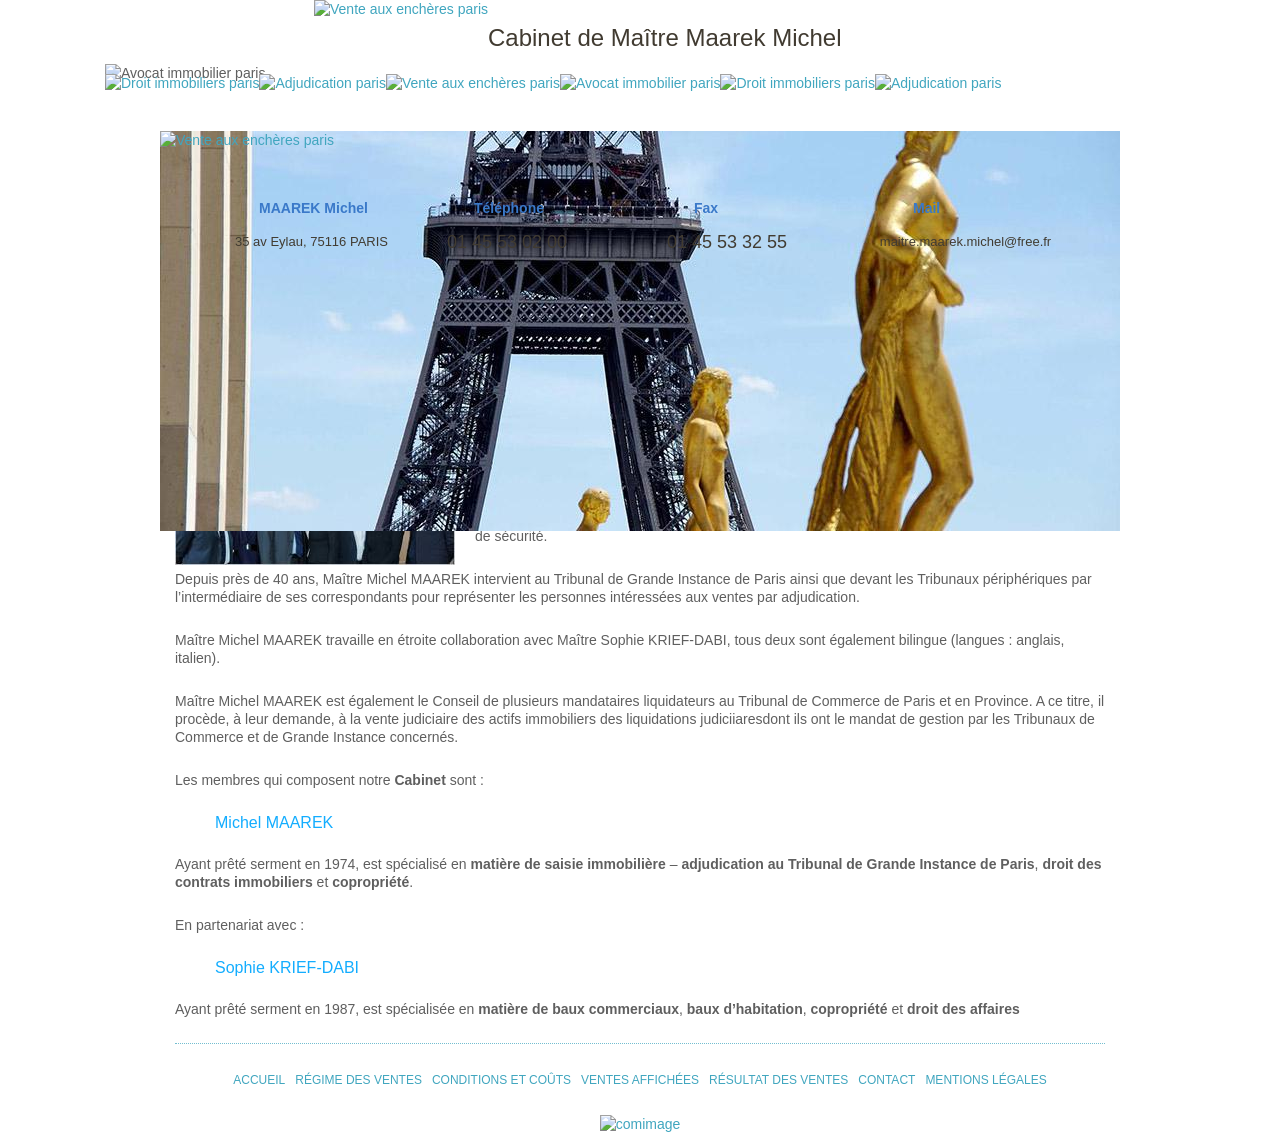
==== index.html @ 36446833 "Refonte totale du site - Version Moderne" ====
<!DOCTYPE html>
    <html lang="fr">
    
<!-- Mirrored from www.maarek-avocat-paris.com/ by HTTrack Website Copier/3.x [XR&CO'2014], Fri, 23 Oct 2020 16:45:52 GMT -->
<!-- Added by HTTrack --><meta http-equiv="content-type" content="text/html;charset=UTF-8" /><!-- /Added by HTTrack -->
<head>
    	<meta charset="utf-8">
        <title>Le cabinet | Adjudication paris</title>
                <meta name="viewport" content="width=device-width; initial-scale=1.0; maximum-scale=1.0;" /> 
        <meta name="description" content="MAAREK Michel est sp&eacute;cialis&eacute;e en mati&egrave;re de baux commerciaux, baux d&rsquo;habitation, copropri&eacute;t&eacute; et droit des affaires (Avocat immobilier - Paris)." />
        <meta name="keywords" content="Avocat immobilier paris, Vente aux ench&egrave;res paris, Droit immobiliers paris" />
        <meta property="og:title" content="Le cabinet" />
        <meta property="og:type" content="website"/>
        <meta property="og:url" content="index.html"/>
        <meta property="og:image" content="images/320.jpg" />
        <link rel="apple-touch-icon" href="images/apple-touch-icon.jpg" />
        <link rel="alternate" type="application/rss+xml" title="RSS 2.0" href="flux.xml" />
        <!--[if lt IE 9]>
        <script src="http://html5shiv.googlecode.com/svn/trunk/html5.js"></script>
        <![endif]-->

        <!--[if lte IE 7]>
        <link rel="stylesheet" href="https://www.maarek-avocat-paris.com/css/style_ie.css" />
        <![endif]-->
                
<link href="../ajax.googleapis.com/ajax/libs/jqueryui/1.11.4/themes/smoothness/jquery-ui.css" rel="stylesheet">
<link rel="stylesheet" href="css/respmenu.css" type="text/css" />
<link rel="stylesheet" type="text/css" href="css/jquery.fancybox8cbb.css?v=2.1.5" media="screen" />
<link rel="stylesheet" type="text/css" href="css/nivo-slider.css" media="screen" />
<link rel="stylesheet" href="css/styles.css" type="text/css" />
        <style>
			#smartnav #menu-button, #smartnav > ul > li > a, #smartnav ul ul li a{ color:#fff;}
			#smartnav #menu-button::before{ border-top: 2px solid #fff; border-bottom: 2px solid #fff;}
			#smartnav #menu-button::after, #smartnav .submenu-button::before, #smartnav .submenu-button::after{ background:#fff;}
			#smartnav > ul > li:hover > a, #smartnav > ul > li.active > a, #smartnav ul ul li:hover > a, #smartnav ul ul li a:hover{ color:#F5CDB0;}
			#smartnav{ background:#FF5722;}
		</style>
        		<script>
		  (function(i,s,o,g,r,a,m){i['GoogleAnalyticsObject']=r;i[r]=i[r]||function(){
		  (i[r].q=i[r].q||[]).push(arguments)},i[r].l=1*new Date();a=s.createElement(o),
		  m=s.getElementsByTagName(o)[0];a.async=1;a.src=g;m.parentNode.insertBefore(a,m)
		  })(window,document,'script','../www.google-analytics.com/analytics.js','ga');
		
		  ga('create', 'UA-92766869-6', 'auto');
		  ga('send', 'pageview');
		
		</script>
		    </head>
    <body>
    <div id="page-main" class="page-1">
    <div id="bg-top">
		<div id="general">
			<div id="top">
				<header>
					
<div id="header">
	<div id="top">
		<div id="top-haut">
			<div id="logo">
				<a href="index.html" title="Vente aux enchères paris"><img src="images/logo.png" alt="Vente aux enchères paris" /></a>			</div>
			<div class="logo-txt"><p>Cabinet de Ma&icirc;tre Maarek Michel</p></div>
		</div><!-- #top-haut -->
		<div id="top-bordure">
			<img src="images/top_bordure.png" width="1070" height="6" alt="Avocat immobilier paris"><br/>
		</div>
		 <div class="clear"></div>
		<div id="menu">
			<ul>
				<li><a href="index.html" title="Droit immobiliers paris"><img src="images/menu_1.png" width="148" height="112" alt="Droit immobiliers paris"><br/></a></li>
				<li><a href="regime-des-ventes-10.html" title="Adjudication paris"><img src="images/menu_2.png" width="185" height="112" alt="Adjudication paris"><br/></a></li>
				<li><a href="conditions-couts-11.html" title="Vente aux enchères paris"><img src="images/menu_3.png" width="205" height="112" alt="Vente aux enchères paris"><br/></a></li>
				<li><a href="ventes-affichees-12.html" title="Avocat immobilier paris"><img src="images/menu_4.png" width="185" height="112" alt="Avocat immobilier paris"><br/></a></li>
				<li><a href="resultat-des-ventes-13.html" title="Droit immobiliers paris"><img src="images/menu_5.png" width="205" height="112" alt="Droit immobiliers paris"><br/></a></li>
				<li><a href="contact-3.html" title="Adjudication paris"><img src="images/menu_6.png" width="142" height="112" alt="Adjudication paris"><br/></a></li>
			</ul>
		</div>
	</div><div class="clear"></div>
	<div id="envelop-flash">
		<div id="logo_maarek">
			<a href="index.html" title="Vente aux enchères paris"><img src="images/logo_maarek.png" width="211" height="270" alt="Vente aux enchères paris"><br></a>
		</div>
		<div id="flash">
			<div id="slider-inner-1">
<div class="slider-wrapper theme-default">
<div id="slider" class="nivoSlider">
<img src="images/m/flash1_1486009642.jpg" width="960" height="400" alt="Realisations"/>
<img src="images/m/flash2_1486009657.jpg" width="960" height="400" alt="Realisations"/>
<img src="images/m/flash3_1486009664.jpg" width="960" height="400" alt="Realisations"/>
</div>
</div>
</div>		</div>
		  <div id="coord">
			<div class="adresse">
			<h2 class="coord-ttl">MAAREK Michel</h2>
				<span class="coord-ttl1">
					35 av Eylau, 75116 PARIS				</span>
			</div><!-- .adresse -->
			<div class="tel">
				<h2 class="coord-ttl">T&eacute;l&eacute;phone</h2>
				<span class="coord-ttl2">
					<a href="tel:0145530200">01 45 53 02 00</a>				</span>
			</div><!-- .tel -->
			<div class="fax">
				<h2 class="coord-ttl">Fax</h2>
				<span class="coord-ttl2">
					01 45 53 32 55				</span>
			</div><!-- .fax -->
			<div class="mail">
				<h2 class="coord-ttl">Mail</h2>
				<span class="coord-ttl1">
					<a href="contact-3.html">maitre.maarek.michel@free.fr</a><br>				</span>
			</div><!-- .mail -->
		</div><!-- #coord -->
		<div class="clear"></div>
	</div><!-- #envelop-flash -->
</div><!-- #header-->				</header>
			</div><!-- #top -->
			<div id="contenu">    		
				<div class="ttl">
					<div class="ttl-left">
						<span>CABINET DE MICHEL MAAREK</span>
					</div>
					<div class="ttl-center">|</div>
					<div class="ttl-right">
						<h1>Le cabinet</h1>
					</div>
				</div><!-- .ttl -->
				<div id="contenu-intern">
					<div class="img-left">
						<ul><li><a href="images/m/img_bas_14860148680_g.jpg" title="Avocat immobilier paris" class="fancybox" data-fancybox-group="groupe"><img src="images/m/img_bas_14860148680_thumbs.jpg" alt="Avocat immobilier paris" width="280" height="100"></a></li><li><a href="images/m/img_haut_14860148681_g.jpg" title="Avocat immobilier paris" class="fancybox" data-fancybox-group="groupe"><img src="images/m/img_haut_14860148681_thumbs.jpg" alt="Avocat immobilier paris" width="280" height="100"></a></li></ul>					</div>
					<div class="contenu-txt">
						<div class="container-page-1 "><p>Avocat à Paris, Maître Michel MAAREK intervient tant en matière de conseil que de contentieux, principalement en Droit des garanties, des sûretés et des mesures d'exécution.</p>
<p>Le champ d'exercice de Maître Michel MAAREK s'étend des prestations de conseil, comme les consultations juridiques, aux mandats de représentation lors d'une procédure, en passant par la prise en charge des démarches et formalités afférentes à chaque dossier.</p>
<p>En confiant un dossier à Maître Michel MAAREK, vous bénéficiez d'une confidentialité totale dans le traitement de votre dossier et des garanties qu'offre la profession d'avocat en matière d'expertise et de sécurité.</p>
<p>Depuis près de 40 ans, Maître Michel MAAREK intervient au Tribunal de Grande Instance de Paris ainsi que devant les Tribunaux périphériques par l’intermédiaire de ses correspondants pour représenter les personnes intéressées aux ventes par adjudication.</p>
<p>Maître Michel MAAREK travaille en étroite collaboration avec Maître Sophie KRIEF-DABI, tous deux sont également bilingue (langues : anglais, italien).</p>
<p>Maître Michel MAAREK est également le Conseil de plusieurs mandataires liquidateurs au Tribunal de Commerce de Paris et en Province. A ce titre, il procède, à leur demande, à la vente judiciaire des actifs immobiliers des liquidations judiciiaresdont ils ont le mandat de gestion par les Tribunaux de Commerce et de Grande Instance concernés.</p>
<p>Les membres qui composent notre <strong>Cabinet</strong> sont :</p>
<ul>
<li>Michel MAAREK</li>
</ul>
<p>Ayant prêté serment en 1974, est spécialisé en <strong>matière de saisie immobilière</strong> – <strong>adjudication au Tribunal de Grande Instance de Paris</strong>, <strong>droit des contrats immobiliers</strong> et <strong>copropriété</strong>.</p>
<p>En partenariat avec :</p>
<ul>
<li>Sophie KRIEF-DABI</li>
</ul>
<p>Ayant prêté serment en 1987, est spécialisée en <strong>matière de baux commerciaux</strong>, <strong>baux d’habitation</strong>, <strong>copropriété</strong> et <strong>droit des affaires</strong></p></div>
					</div>
					<div class="clear"></div>
					<div class="txt-bas">
											</div>            	
				</div><!-- #contenu-intern -->            
			</div><!--contenu-->
			<div id="footer">
				<footer>
					<div id="footer-l">
	
<ul>
<li class="bnav-01"><a href="index.html" title="accueil">accueil</a></li>
<li class="bnav-02"><a href="regime-des-ventes-10.html" title="r&eacute;gime des ventes">r&eacute;gime des ventes</a></li>
<li class="bnav-03"><a href="conditions-couts-11.html" title="conditions et co&ucirc;ts">conditions et co&ucirc;ts</a></li>
<li class="bnav-04"><a href="ventes-affichees-12.html" title="ventes affich&eacute;es">ventes affich&eacute;es</a></li>
<li class="bnav-05"><a href="resultat-des-ventes-13.html" title="r&eacute;sultat des ventes">r&eacute;sultat des ventes</a></li>
<li class="bnav-06"><a href="contact-3.html" title="contact">contact</a></li>
<li class="bnav-07"><a href="mentions-legales-7.html" title="mentions l&eacute;gales">mentions l&eacute;gales</a></li>
</ul>
	<div class="clear"></div>
</div>
<div id="footer-r">
	<a href="http://comimageconseil.com/" title="comimage" target="_blank" rel="nofollow"><img src="images/logo_com.png" width="76" height="64" alt="comimage"><br></a>
</div>
<div class="clear"></div>

				</footer>
			</div><!-- #footer -->
		</div><!-- #general -->
	</div><!-- #bg-top -->
</div>

<script src="../ajax.googleapis.com/ajax/libs/jquery/1.11.3/jquery.min.js"></script>
<script src="../ajax.googleapis.com/ajax/libs/jqueryui/1.11.4/jquery-ui.min.js"></script>

<script type="text/javascript" src="js/jquery.fancybox.pack8cbb.js?v=2.1.5"></script>
<script type="text/javascript" src="js/jquery.nivo.slider.min.js"></script>
<script type="text/javascript" src="js/jquery.respmenu.min.js"></script>
<script type="text/javascript" src="js/controls.min.js"></script>
	<script>
        $(function() {
            $(".fancybox").fancybox();
			$('#nav, #smartnav').find('li ul').parent().addClass('has-sub');

        });
    </script>
	<script type="text/javascript">
		 $(window).load(function() {
			$('#slider').nivoSlider({
				effect: 'sliceDown',
				animSpeed: 500,
				pauseTime: 3000,
				controlNav: false,
				controlNavThumbs: false,
				directionNav: false			});
		});
	</script>
	
		
		</body>

<!-- Mirrored from www.maarek-avocat-paris.com/ by HTTrack Website Copier/3.x [XR&CO'2014], Fri, 23 Oct 2020 16:46:01 GMT -->
</html>
---- css/styles.css ----
.center{ text-align:center;}
#smartnav{ display:none;}

/*CONTACT*/
.form-group{ margin:0 0 10px 0;}
.form-group label, .form-group input.form-input, textarea.form-textarea{ width:99%; display:block; margin:0 auto;}
input[type="text"],textarea,select{ padding:8px 5px; margin:8px 0; display:inline-block; border:1px solid #ccc; border-radius:4px; -webkit-box-sizing:border-box; -moz-box-sizing:border-box; box-sizing:border-box;}
.btn-form{ margin:10px 0 0 0;}
.btn-submit-1, .btn-submit-2{  background:#474344; border-color: #0073aa; -webkit-box-shadow: inset 0 1px 0 rgba(120,200,230,.5),0 1px 0 rgba(0,0,0,.15); box-shadow: inset 0 1px 0 rgba(120,200,230,.5),0 1px 0 rgba(0,0,0,.15); color: #fff; text-decoration: none; width:200px; padding: 10px 16px; font-size: 15px; border:1px; border-radius:2px; -webkit-border-radius:2px; -moz-border-radius:2px; margin:10px 0 0 0; cursor:pointer; text-transform:capitalize;}
/*PLAN D'ACCES*/
.map-google{ width:98%; margin:0 auto;}
.map-google iframe{ margin:0; padding:0; border:none; width:100%; height:400px;}
@media screen and (max-width: 767px){
	#smartnav{ display:block;}
	#nav{ display:none;}
	}

/* CSS Document */

@font-face {
 font-family: 'HelveticaNeueLTPro-ThEx';
 src: url('HelveticaNeueLTPro-ThEx.eot') format('eot'), 
      url('HelveticaNeueLTPro-ThEx.woff') format('woff'), 
      url('HelveticaNeueLTPro-ThEx.ttf')  format('truetype'),
      url('HelveticaNeueLTPro-ThEx.svg#HelveticaNeueLTPro-ThEx') format('svg');
}
@font-face {
 font-family: '308898926-Helvetica-Neue-LT-Com-33-Thin-Extended';
 src: url('308898926-Helvetica-Neue-LT-Com-33-Thin-Extended.eot') format('eot'), 
      url('308898926-Helvetica-Neue-LT-Com-33-Thin-Extended.woff') format('woff'), 
      url('308898926-Helvetica-Neue-LT-Com-33-Thin-Extended.ttf')  format('truetype'),
      url('308898926-Helvetica-Neue-LT-Com-33-Thin-Extended.svg#308898926-Helvetica-Neue-LT-Com-33-Thin-Extended') format('svg');
}
@font-face {
 font-family: '218780518-Days';
 src: url('218780518-Days.eot') format('eot'), 
      url('218780518-Days.woff') format('woff'), 
      url('218780518-Days.ttf')  format('truetype'),
      url('218780518-Days.svg#218780518-Days') format('svg');
}
@font-face {
  font-family: 'Aparajita';
  src: url('Aparajitad41d.eot?#iefix') format('embedded-opentype'),  url('Aparajita.woff') format('woff'), url('Aparajita.ttf')  format('truetype'), url('Aparajita.svg#Aparajita') format('svg');
  font-weight: normal;
  font-style: normal;
}

@font-face {
  font-family: 'wicon';
  src: url('wicond41d.html?#iefix') format('embedded-opentype'),  url('wicon.html') format('woff'), url('wicon-2.html')  format('truetype'), url('wicon-3.html#wicon') format('svg');
  font-weight: normal;
  font-style: normal;
}

body{ margin:0; padding:0; width:100%; background:url(../images/bg_body.png) repeat;}
.clear{ clear:both;}
div, td{ margin:0; padding:0; font-family: Arial, Helvetica, sans-serif; font-size:14px; color:#5f5f5f; line-height:18px;}
img{ border:none;}
a{ text-decoration:none ; color:#40a6bf;-moz-transition: all 0.5s ease-in-out;
    -webkit-transition: all 0.5s ease-in-out;
    -o-transition: all 0.5s ease-in-out;
    -ms-transition: all 0.5s ease-in-out;
    transition: all 0.5s ease-in-out;
}
a:hover { color:#748f98;}
h1, h2, h3, h4, h5, h6{ margin:0; padding:0;}
p{margin:25px 0;}

#bg-top{ background:url(../images/bg-top.png) repeat; height:100px; margin:0 auto; width:100%;}
#general{ width:1070px; margin:0 auto;}
#header{}
#top{ position: relative;z-index: 999;}
#top-haut{ height:64px;}
#top-bordure{ height:10px;}
#logo{ float:left; margin-left:209px;}
.logo-txt{ float:left; height:64px;}
.logo-txt p{ font-family:'218780518-Days',Arial, Helvetica, sans-serif; font-size:24px; color:#413b31; line-height:25px;}
#menu{ background:url(../images/bg_menu.png) no-repeat; height:58px;}
#menu ul { margin: 0 auto; padding: 0; list-style-type: none; }
#menu ul li { position: relative; list-style: none; height: 56px; overflow: hidden; float: left; }
#menu ul li a { display: block;}
#menu ul li a:hover { position: relative; top: -56px; }
#envelop-flash{ background:url(../images/bg_flash.png) repeat-x;width:960px; margin:0 auto;top: -1px; position:relative;}
#logo_maarek{position:relative; z-index:100;}
#flash{position:absolute;width:960px;top:0; z-index:0;}
.nivoSlider { height: 400px !important;}
#coord{ position:relative; z-index:100; margin: 34px 0 10px 0; height:81px;padding-left:44px;}
.adresse{ float:left; background:url(../images/adresse.png) no-repeat; height:81px;width: 215px;}
.tel{ float:left;background:url(../images/tel.png) no-repeat; height:81px;width: 220px;}
.tel a, span.coord-ttl1 a { color:#413b31;}
.fax{ float:left;background:url(../images/fax.png) no-repeat; height:81px;width: 219px;}
.mail{ float:left;background:url(../images/mail.png) no-repeat; height:81px;width: 215px;}
.ttl{ background:url(../images/fond-ttl.png) no-repeat; height:60px;}
#contenu{ width:960px; margin:0 auto;background: #fff; position:relative; z-index:100;}
.ttl{ background:url(../images/fond-ttl.png) no-repeat; height:60px;}
.ttl span{ font-family:'HelveticaNeueLTPro-ThEx',Arial, Helvetica, sans-serif; font-size:18px; color:#dcf5fb; line-height: 41px;padding-left: 32px;}
.ttl h1{ font-family:'HelveticaNeueLTPro-ThEx',Arial, Helvetica, sans-serif; font-size:24px; color:#40a6bf; line-height: 36px;}
.ttl-left{ float:left;}
.ttl-center{ float:left; width:30px; margin-left:22px;color:#dcf5fb;line-height: 36px;}
.ttl-right{ float:left;}
.nivoSlider {position: relative;width: 100%;height: 270px;overflow: hidden;z-index: 1;}
.coord-ttl{ font-family:'308898926-Helvetica-Neue-LT-Com-33-Thin-Extended',Arial, Helvetica, sans-serif; font-size:14px; color:#3a79c9; line-height:16px;line-height: 50px;text-indent: 55px;}
.coord-ttl1{ font-family:Arial, Helvetica, sans-serif; font-size:13px; color:#413b31; display:block; text-align:center;}
.coord-ttl2{ font-family:'218780518-Days',Arial, Helvetica, sans-serif; font-size:18px; color:#413b31;margin-left: 28px;}
#contenu-intern{background:#fff; margin:0 15px; padding-top: 15px; border-top:dotted 1px #73bed0;}
#contenu-intern ul li ul { padding-top:15px; padding-bottom: 15px; }
#contenu-intern ul li ul li { line-height: 25px; list-style: none;}
#contenu-intern p:first-child { padding: 0; margin: 0;}
.img-left{ float:left; padding:0 20px 0 0;}
.img-left ul { margin: 0; padding: 0;}
.img-left li { list-style: none;}
.img-left li:first-child { padding-bottom: 10px;}
.contenu-txt ul { margin: 0; padding: 0;}
.contenu-txt ul li { font-family:Arial, Helvetica, sans-serif; font-size:16px; color:#13adff; line-height:18px; background:url(../images/puce.png) 0 0 no-repeat; height:16px; padding-left:40px; list-style: none;}
.contenu-txt p:first-child { padding: 0; margin: 0;}
.txt-bas{ float:none;border-bottom:dotted 1px #73bed0;}
#footer{ width:960px;margin:0 auto; background:#fff;}
#footer-l{ padding:0 15px; text-align:center; line-height: 70px; letter-spacing: -.64em;}
#footer-l ul { margin: 0; padding: 0;}
#footer-l li { list-style: none; display: inline-block; letter-spacing: normal; background: url(../images/bg_tret_foot.jpg) center right no-repeat;}
#footer-l li:last-child { background: none;}
#footer-l a{font-family:'308898926-Helvetica-Neue-LT-Com-33-Thin-Extended',Arial, Helvetica, sans-serif; padding: 0 5px; display: block; font-size:12px; color:#40a6bf; text-transform:uppercase;}
#footer-l a:hover{ color:#474344;}
#footer-r{ text-align:center;}

.photo-vente { width:115px; float:left; padding-top:4px;}
.titre-vente h2 { color:#40a6bf; margin:0; padding:0;}
.titre-vente p { margin:0; padding:0;}
.desc-vente p { margin:0; padding:0; text-align:justify;}
.suite { text-align:right;}
.titre-vente, .desc-vente, .suite { float:left; width:500px;}
.titre-vente h2 { font-size:16px;}
.vente { border-top:1px dotted #73bed0; padding:20px 0;}
.time { color:#d1cfcf; line-height:20px; font-size:11px;}
.time span { font-weight:bold; color:#bebcbc;}

#plage{ background:#4D494A; width:650px; margin:0 auto; padding:15px; border-radius:5px; font-family: 'Aparajita', Arial, sans-serif;}
#plage p{ font-family: Arial, sans-serif; font-size:12px; line-height:20px; color:#fff;}
#plage h2{ background: #41A5BF; margin: 0; padding: 10px 0; text-align: center; border-radius:5px; font-size: 20px;}
#plage h2, #plage h3, #plage h4, #plage h5{ font-family: 'Aparajita', Arial, sans-serif; color: #fff; font-weight: normal;}
#plage h3{ padding:10px 0; font-size:25px; line-height: 25px;}
#plage h4{ font-size:18px; text-decoration:underline; margin-top:15px;}
#plage p a{ color:#41A5BF; text-decoration: none;}
#plage span { text-decoration:underline; font-weight:bold;}
.place1, .place2, .place3 { text-align:center;}
.place1 ul li, .place2 ul li {font-size: 12px;}
#plage ul li, .place1 ul li, .place2 ul li { font-family: Arial, sans-serif; list-style:none; color: #fff;}
#plage ul li { font-size: 13px;}
.place2 { margin-top:20px;}
.place1 { color: #fff; padding-bottom:20px;}
.cahier, .cahier2 { text-transform:uppercase; width:90%; margin:0 auto; text-align:left; background:#343638; padding:25px;}
.cahier a:hover, .cahier1 a:hover, .cahier2 a:hover, .place3 a:hover { color:#fff !important;}
.pdf, .cahier1, .cahier2 { position:relative; color:#fff; text-align:center;}
.pdf:before, .cahier1:before, .cahier2:before { font-family: 'wicon'; content:'\e173'; font-size:18px; color:#f26161; width:50px; height:100%; padding-right:10px; text-align: left; vertical-align:middle;}
.cahier1 { width: 100%; text-transform:uppercase; text-align:left; background:#343638; padding:25px 0;}
.cahier1:before { padding-left: 10px;}
.cahier1 a { font-size: 14px !important;}
.bot-link { padding-bottom:30px;}
.bot-link ul { margin: 0; padding: 0;}
.bot-link li {line-height:30px;}
.page-resultat-des-ventes .txt-bas { min-height:300px;}
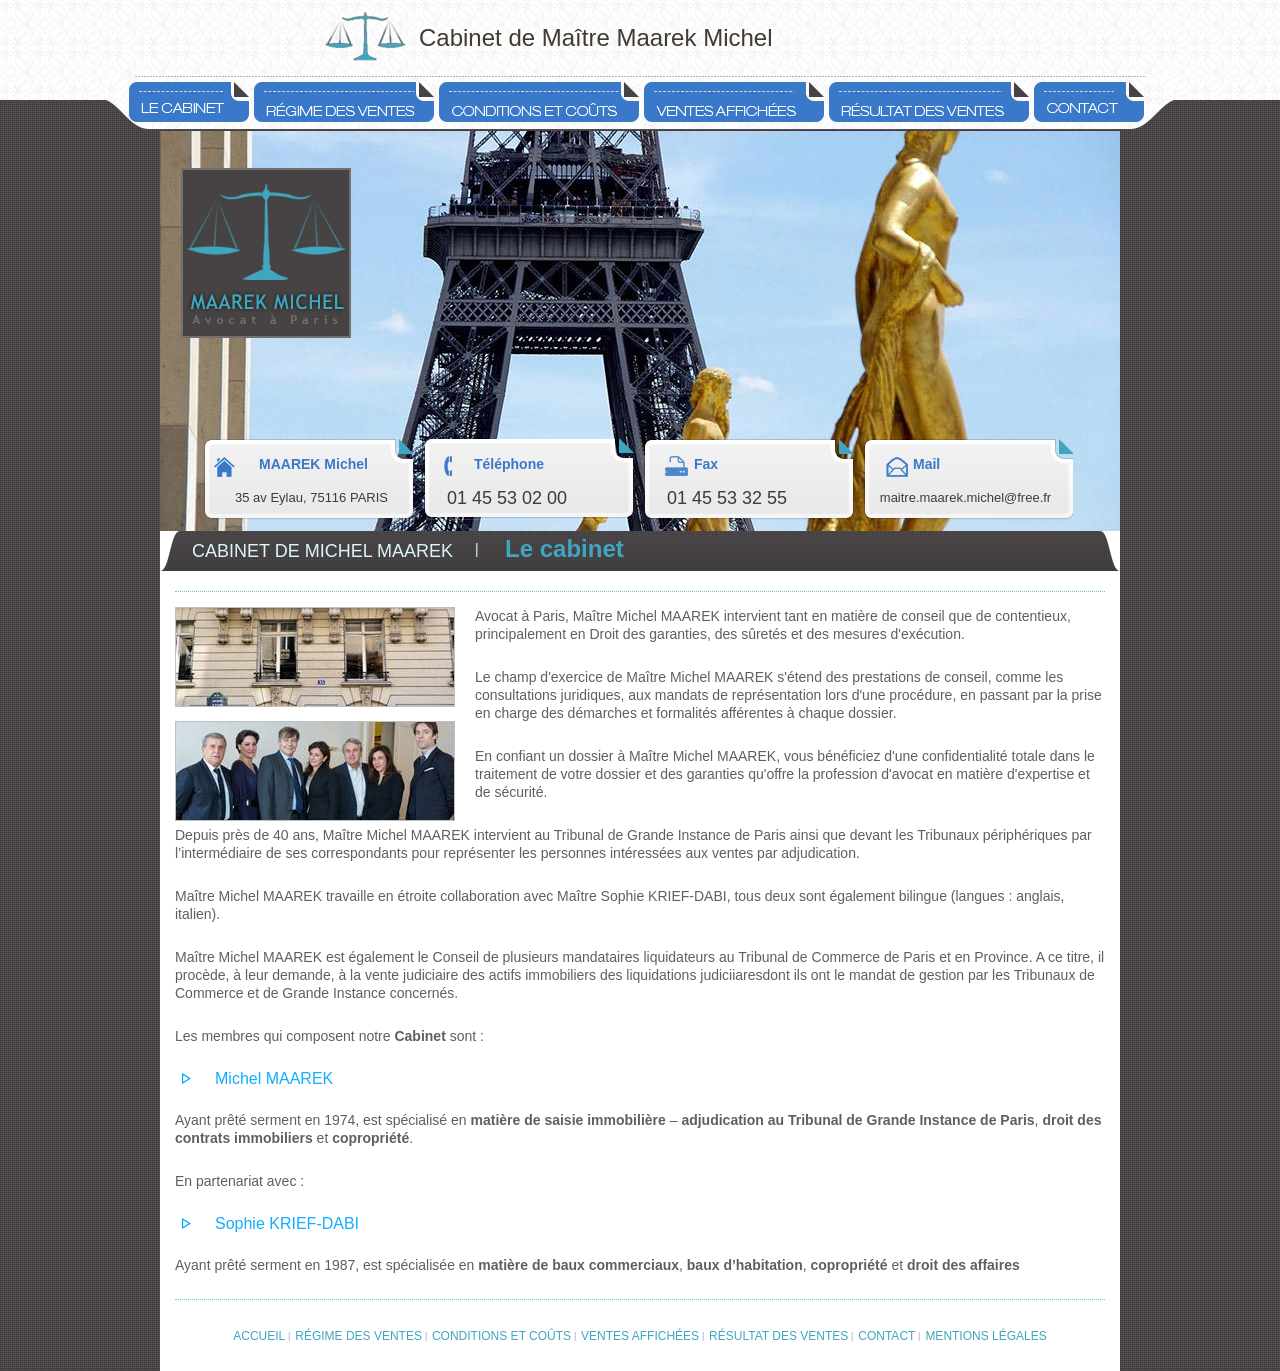
==== commit 5800fa3e: "Mise à jour du texte dans index.html" ====
--- a/index.html
+++ b/index.html
@@ -166,10 +166,6 @@
 </ul>
 	<div class="clear"></div>
 </div>
-<div id="footer-r">
-	<a href="http://comimageconseil.com/" title="comimage" target="_blank" rel="nofollow"><img src="images/logo_com.png" width="76" height="64" alt="comimage"><br></a>
-</div>
-<div class="clear"></div>
 
 				</footer>
 			</div><!-- #footer -->
@@ -205,6 +201,4 @@
 	
 		
 		</body>
-
-<!-- Mirrored from www.maarek-avocat-paris.com/ by HTTrack Website Copier/3.x [XR&CO'2014], Fri, 23 Oct 2020 16:46:01 GMT -->
 </html>
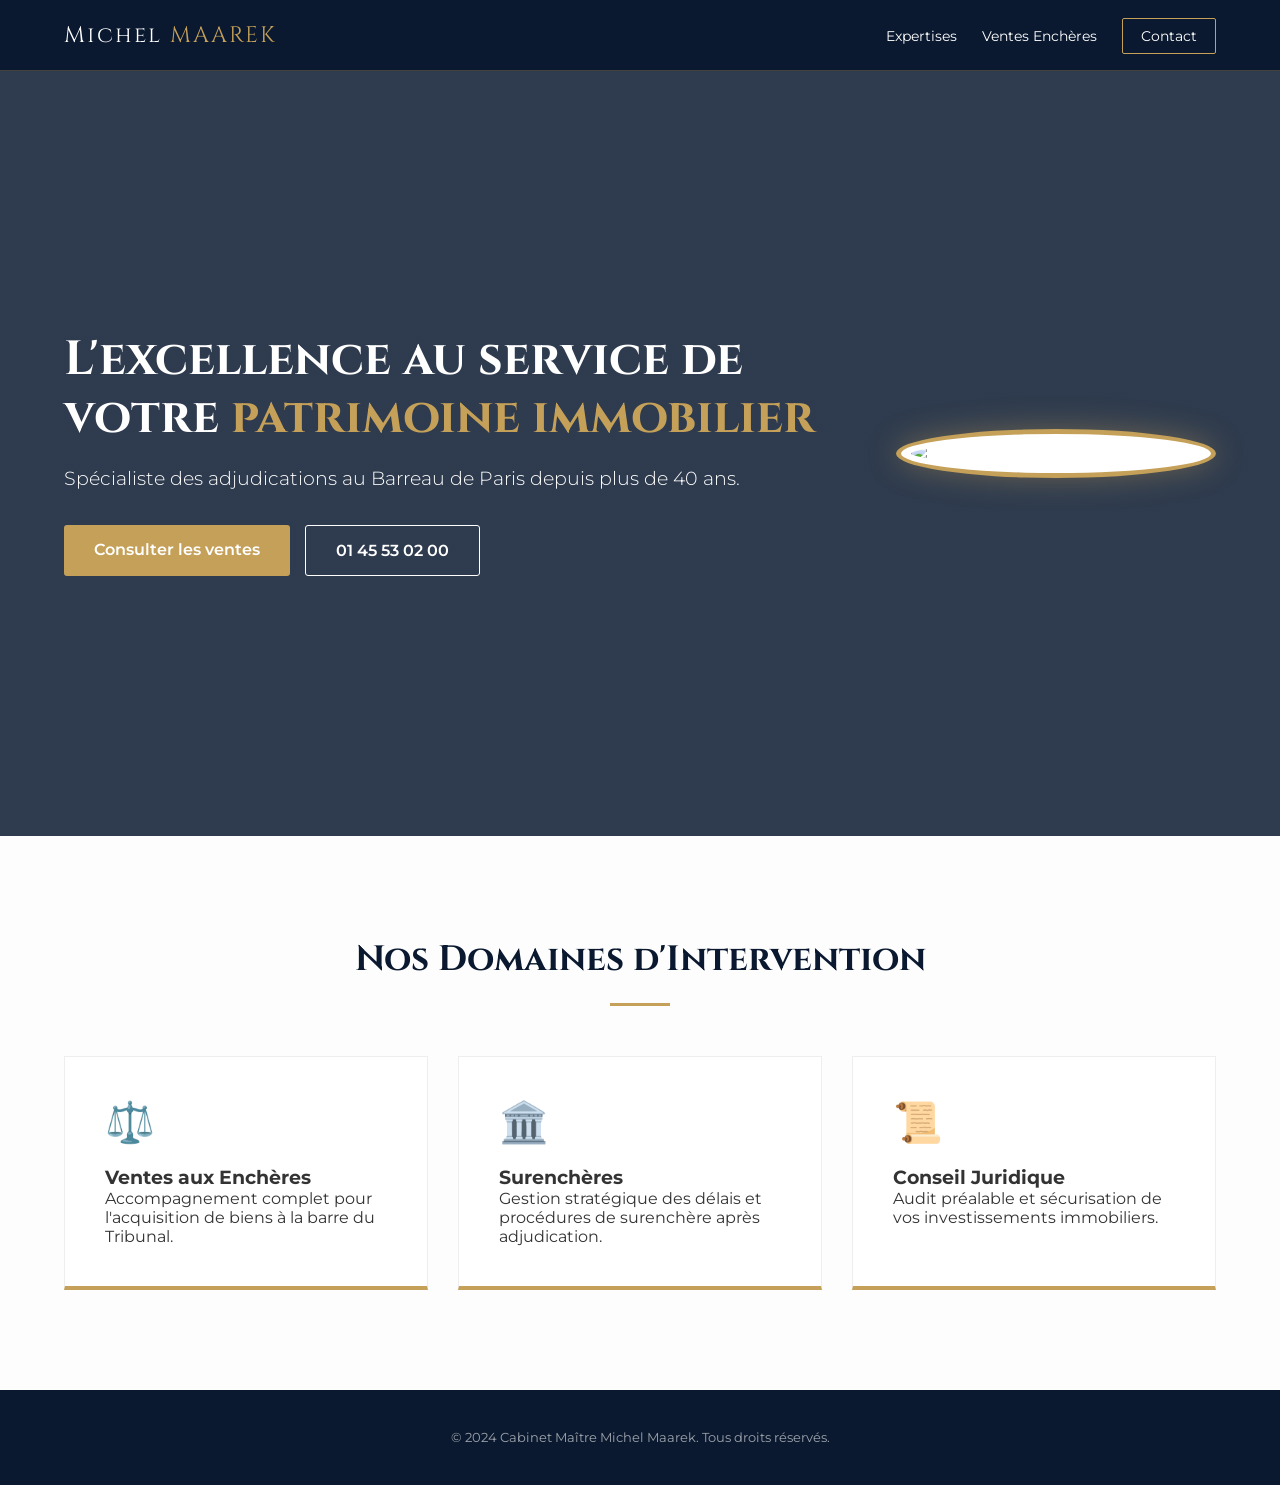
==== commit f050b6e1: "Nouveau site" ====
--- a/index.html
+++ b/index.html
@@ -1,204 +1,75 @@
-    <!DOCTYPE html>
-    <html lang="fr">
-    
-<!-- Mirrored from www.maarek-avocat-paris.com/ by HTTrack Website Copier/3.x [XR&CO'2014], Fri, 23 Oct 2020 16:45:52 GMT -->
-<!-- Added by HTTrack --><meta http-equiv="content-type" content="text/html;charset=UTF-8" /><!-- /Added by HTTrack -->
+<!DOCTYPE html>
+<html lang="fr">
 <head>
-    	<meta charset="utf-8">
-        <title>Le cabinet | Adjudication paris</title>
-                <meta name="viewport" content="width=device-width; initial-scale=1.0; maximum-scale=1.0;" /> 
-        <meta name="description" content="MAAREK Michel est sp&eacute;cialis&eacute;e en mati&egrave;re de baux commerciaux, baux d&rsquo;habitation, copropri&eacute;t&eacute; et droit des affaires (Avocat immobilier - Paris)." />
-        <meta name="keywords" content="Avocat immobilier paris, Vente aux ench&egrave;res paris, Droit immobiliers paris" />
-        <meta property="og:title" content="Le cabinet" />
-        <meta property="og:type" content="website"/>
-        <meta property="og:url" content="index.html"/>
-        <meta property="og:image" content="images/320.jpg" />
-        <link rel="apple-touch-icon" href="images/apple-touch-icon.jpg" />
-        <link rel="alternate" type="application/rss+xml" title="RSS 2.0" href="flux.xml" />
-        <!--[if lt IE 9]>
-        <script src="http://html5shiv.googlecode.com/svn/trunk/html5.js"></script>
-        <![endif]-->
+    <meta charset="UTF-8">
+    <meta name="viewport" content="width=device-width, initial-scale=1.0">
+    <title>Maître Michel Maarek | Avocat à la Cour</title>
+    <link rel="stylesheet" href="style.css">
+    <link href="https://fonts.googleapis.com/css2?family=Cinzel:wght@600&family=Montserrat:wght@300;400;600&display=swap" rel="stylesheet">
+</head>
+<body>
 
-        <!--[if lte IE 7]>
-        <link rel="stylesheet" href="https://www.maarek-avocat-paris.com/css/style_ie.css" />
-        <![endif]-->
-                
-<link href="../ajax.googleapis.com/ajax/libs/jqueryui/1.11.4/themes/smoothness/jquery-ui.css" rel="stylesheet">
-<link rel="stylesheet" href="css/respmenu.css" type="text/css" />
-<link rel="stylesheet" type="text/css" href="css/jquery.fancybox8cbb.css?v=2.1.5" media="screen" />
-<link rel="stylesheet" type="text/css" href="css/nivo-slider.css" media="screen" />
-<link rel="stylesheet" href="css/styles.css" type="text/css" />
-        <style>
-			#smartnav #menu-button, #smartnav > ul > li > a, #smartnav ul ul li a{ color:#fff;}
-			#smartnav #menu-button::before{ border-top: 2px solid #fff; border-bottom: 2px solid #fff;}
-			#smartnav #menu-button::after, #smartnav .submenu-button::before, #smartnav .submenu-button::after{ background:#fff;}
-			#smartnav > ul > li:hover > a, #smartnav > ul > li.active > a, #smartnav ul ul li:hover > a, #smartnav ul ul li a:hover{ color:#F5CDB0;}
-			#smartnav{ background:#FF5722;}
-		</style>
-        		<script>
-		  (function(i,s,o,g,r,a,m){i['GoogleAnalyticsObject']=r;i[r]=i[r]||function(){
-		  (i[r].q=i[r].q||[]).push(arguments)},i[r].l=1*new Date();a=s.createElement(o),
-		  m=s.getElementsByTagName(o)[0];a.async=1;a.src=g;m.parentNode.insertBefore(a,m)
-		  })(window,document,'script','../www.google-analytics.com/analytics.js','ga');
-		
-		  ga('create', 'UA-92766869-6', 'auto');
-		  ga('send', 'pageview');
-		
-		</script>
-		    </head>
-    <body>
-    <div id="page-main" class="page-1">
-    <div id="bg-top">
-		<div id="general">
-			<div id="top">
-				<header>
-					
-<div id="header">
-	<div id="top">
-		<div id="top-haut">
-			<div id="logo">
-				<a href="index.html" title="Vente aux enchères paris"><img src="images/logo.png" alt="Vente aux enchères paris" /></a>			</div>
-			<div class="logo-txt"><p>Cabinet de Ma&icirc;tre Maarek Michel</p></div>
-		</div><!-- #top-haut -->
-		<div id="top-bordure">
-			<img src="images/top_bordure.png" width="1070" height="6" alt="Avocat immobilier paris"><br/>
-		</div>
-		 <div class="clear"></div>
-		<div id="menu">
-			<ul>
-				<li><a href="index.html" title="Droit immobiliers paris"><img src="images/menu_1.png" width="148" height="112" alt="Droit immobiliers paris"><br/></a></li>
-				<li><a href="regime-des-ventes-10.html" title="Adjudication paris"><img src="images/menu_2.png" width="185" height="112" alt="Adjudication paris"><br/></a></li>
-				<li><a href="conditions-couts-11.html" title="Vente aux enchères paris"><img src="images/menu_3.png" width="205" height="112" alt="Vente aux enchères paris"><br/></a></li>
-				<li><a href="ventes-affichees-12.html" title="Avocat immobilier paris"><img src="images/menu_4.png" width="185" height="112" alt="Avocat immobilier paris"><br/></a></li>
-				<li><a href="resultat-des-ventes-13.html" title="Droit immobiliers paris"><img src="images/menu_5.png" width="205" height="112" alt="Droit immobiliers paris"><br/></a></li>
-				<li><a href="contact-3.html" title="Adjudication paris"><img src="images/menu_6.png" width="142" height="112" alt="Adjudication paris"><br/></a></li>
-			</ul>
-		</div>
-	</div><div class="clear"></div>
-	<div id="envelop-flash">
-		<div id="logo_maarek">
-			<a href="index.html" title="Vente aux enchères paris"><img src="images/logo_maarek.png" width="211" height="270" alt="Vente aux enchères paris"><br></a>
-		</div>
-		<div id="flash">
-			<div id="slider-inner-1">
-<div class="slider-wrapper theme-default">
-<div id="slider" class="nivoSlider">
-<img src="images/m/flash1_1486009642.jpg" width="960" height="400" alt="Realisations"/>
-<img src="images/m/flash2_1486009657.jpg" width="960" height="400" alt="Realisations"/>
-<img src="images/m/flash3_1486009664.jpg" width="960" height="400" alt="Realisations"/>
-</div>
-</div>
-</div>		</div>
-		  <div id="coord">
-			<div class="adresse">
-			<h2 class="coord-ttl">MAAREK Michel</h2>
-				<span class="coord-ttl1">
-					35 av Eylau, 75116 PARIS				</span>
-			</div><!-- .adresse -->
-			<div class="tel">
-				<h2 class="coord-ttl">T&eacute;l&eacute;phone</h2>
-				<span class="coord-ttl2">
-					<a href="tel:0145530200">01 45 53 02 00</a>				</span>
-			</div><!-- .tel -->
-			<div class="fax">
-				<h2 class="coord-ttl">Fax</h2>
-				<span class="coord-ttl2">
-					01 45 53 32 55				</span>
-			</div><!-- .fax -->
-			<div class="mail">
-				<h2 class="coord-ttl">Mail</h2>
-				<span class="coord-ttl1">
-					<a href="contact-3.html">maitre.maarek.michel@free.fr</a><br>				</span>
-			</div><!-- .mail -->
-		</div><!-- #coord -->
-		<div class="clear"></div>
-	</div><!-- #envelop-flash -->
-</div><!-- #header-->				</header>
-			</div><!-- #top -->
-			<div id="contenu">    		
-				<div class="ttl">
-					<div class="ttl-left">
-						<span>CABINET DE MICHEL MAAREK</span>
-					</div>
-					<div class="ttl-center">|</div>
-					<div class="ttl-right">
-						<h1>Le cabinet</h1>
-					</div>
-				</div><!-- .ttl -->
-				<div id="contenu-intern">
-					<div class="img-left">
-						<ul><li><a href="images/m/img_bas_14860148680_g.jpg" title="Avocat immobilier paris" class="fancybox" data-fancybox-group="groupe"><img src="images/m/img_bas_14860148680_thumbs.jpg" alt="Avocat immobilier paris" width="280" height="100"></a></li><li><a href="images/m/img_haut_14860148681_g.jpg" title="Avocat immobilier paris" class="fancybox" data-fancybox-group="groupe"><img src="images/m/img_haut_14860148681_thumbs.jpg" alt="Avocat immobilier paris" width="280" height="100"></a></li></ul>					</div>
-					<div class="contenu-txt">
-						<div class="container-page-1 "><p>Avocat à Paris, Maître Michel MAAREK intervient tant en matière de conseil que de contentieux, principalement en Droit des garanties, des sûretés et des mesures d'exécution.</p>
-<p>Le champ d'exercice de Maître Michel MAAREK s'étend des prestations de conseil, comme les consultations juridiques, aux mandats de représentation lors d'une procédure, en passant par la prise en charge des démarches et formalités afférentes à chaque dossier.</p>
-<p>En confiant un dossier à Maître Michel MAAREK, vous bénéficiez d'une confidentialité totale dans le traitement de votre dossier et des garanties qu'offre la profession d'avocat en matière d'expertise et de sécurité.</p>
-<p>Depuis près de 40 ans, Maître Michel MAAREK intervient au Tribunal de Grande Instance de Paris ainsi que devant les Tribunaux périphériques par l’intermédiaire de ses correspondants pour représenter les personnes intéressées aux ventes par adjudication.</p>
-<p>Maître Michel MAAREK travaille en étroite collaboration avec Maître Sophie KRIEF-DABI, tous deux sont également bilingue (langues : anglais, italien).</p>
-<p>Maître Michel MAAREK est également le Conseil de plusieurs mandataires liquidateurs au Tribunal de Commerce de Paris et en Province. A ce titre, il procède, à leur demande, à la vente judiciaire des actifs immobiliers des liquidations judiciiaresdont ils ont le mandat de gestion par les Tribunaux de Commerce et de Grande Instance concernés.</p>
-<p>Les membres qui composent notre <strong>Cabinet</strong> sont :</p>
-<ul>
-<li>Michel MAAREK</li>
-</ul>
-<p>Ayant prêté serment en 1974, est spécialisé en <strong>matière de saisie immobilière</strong> – <strong>adjudication au Tribunal de Grande Instance de Paris</strong>, <strong>droit des contrats immobiliers</strong> et <strong>copropriété</strong>.</p>
-<p>En partenariat avec :</p>
-<ul>
-<li>Sophie KRIEF-DABI</li>
-</ul>
-<p>Ayant prêté serment en 1987, est spécialisée en <strong>matière de baux commerciaux</strong>, <strong>baux d’habitation</strong>, <strong>copropriété</strong> et <strong>droit des affaires</strong></p></div>
-					</div>
-					<div class="clear"></div>
-					<div class="txt-bas">
-											</div>            	
-				</div><!-- #contenu-intern -->            
-			</div><!--contenu-->
-			<div id="footer">
-				<footer>
-					<div id="footer-l">
-	
-<ul>
-<li class="bnav-01"><a href="index.html" title="accueil">accueil</a></li>
-<li class="bnav-02"><a href="regime-des-ventes-10.html" title="r&eacute;gime des ventes">r&eacute;gime des ventes</a></li>
-<li class="bnav-03"><a href="conditions-couts-11.html" title="conditions et co&ucirc;ts">conditions et co&ucirc;ts</a></li>
-<li class="bnav-04"><a href="ventes-affichees-12.html" title="ventes affich&eacute;es">ventes affich&eacute;es</a></li>
-<li class="bnav-05"><a href="resultat-des-ventes-13.html" title="r&eacute;sultat des ventes">r&eacute;sultat des ventes</a></li>
-<li class="bnav-06"><a href="contact-3.html" title="contact">contact</a></li>
-<li class="bnav-07"><a href="mentions-legales-7.html" title="mentions l&eacute;gales">mentions l&eacute;gales</a></li>
-</ul>
-	<div class="clear"></div>
-</div>
+    <nav class="navbar">
+        <div class="container">
+            <div class="nav-content">
+                <div class="brand">Michel <span>MAAREK</span></div>
+                <ul class="nav-links">
+                    <li><a href="#expertises">Expertises</a></li>
+                    <li><a href="ventes-affichees-12.html">Ventes Enchères</a></li>
+                    <li><a href="contact-3.html" class="btn-nav">Contact</a></li>
+                </ul>
+            </div>
+        </div>
+    </nav>
 
-				</footer>
-			</div><!-- #footer -->
-		</div><!-- #general -->
-	</div><!-- #bg-top -->
-</div>
+    <header class="hero">
+        <div class="hero-video-overlay"></div>
+        <div class="container hero-flex">
+            <div class="hero-text">
+                <h1>L'excellence au service de votre <span>patrimoine immobilier</span></h1>
+                <p>Spécialiste des adjudications au Barreau de Paris depuis plus de 40 ans.</p>
+                <div class="cta-group">
+                    <a href="ventes-affichees-12.html" class="btn-primary">Consulter les ventes</a>
+                    <a href="tel:0145530200" class="btn-secondary">01 45 53 02 00</a>
+                </div>
+            </div>
+            <div class="hero-logo">
+                <div class="logo-frame">
+                    <img src="Logomaarek.jpg" alt="Cabinet Maarek">
+                </div>
+            </div>
+        </div>
+    </header>
 
-<script src="../ajax.googleapis.com/ajax/libs/jquery/1.11.3/jquery.min.js"></script>
-<script src="../ajax.googleapis.com/ajax/libs/jqueryui/1.11.4/jquery-ui.min.js"></script>
+    <section id="expertises" class="services">
+        <div class="container">
+            <h2 class="section-title">Nos Domaines d'Intervention</h2>
+            <div class="divider"></div>
+            <div class="service-grid">
+                <div class="service-card">
+                    <div class="icon">⚖️</div>
+                    <h3>Ventes aux Enchères</h3>
+                    <p>Accompagnement complet pour l'acquisition de biens à la barre du Tribunal.</p>
+                </div>
+                <div class="service-card">
+                    <div class="icon">🏛️</div>
+                    <h3>Surenchères</h3>
+                    <p>Gestion stratégique des délais et procédures de surenchère après adjudication.</p>
+                </div>
+                <div class="service-card">
+                    <div class="icon">📜</div>
+                    <h3>Conseil Juridique</h3>
+                    <p>Audit préalable et sécurisation de vos investissements immobiliers.</p>
+                </div>
+            </div>
+        </div>
+    </section>
 
-<script type="text/javascript" src="js/jquery.fancybox.pack8cbb.js?v=2.1.5"></script>
-<script type="text/javascript" src="js/jquery.nivo.slider.min.js"></script>
-<script type="text/javascript" src="js/jquery.respmenu.min.js"></script>
-<script type="text/javascript" src="js/controls.min.js"></script>
-	<script>
-        $(function() {
-            $(".fancybox").fancybox();
-			$('#nav, #smartnav').find('li ul').parent().addClass('has-sub');
+    <footer>
+        <div class="container">
+            <p>&copy; 2024 Cabinet Maître Michel Maarek. Tous droits réservés.</p>
+        </div>
+    </footer>
 
-        });
-    </script>
-	<script type="text/javascript">
-		 $(window).load(function() {
-			$('#slider').nivoSlider({
-				effect: 'sliceDown',
-				animSpeed: 500,
-				pauseTime: 3000,
-				controlNav: false,
-				controlNavThumbs: false,
-				directionNav: false			});
-		});
-	</script>
-	
-		
-		</body>
-</html>
+</body>
+</html>
--- a/style.css
+++ b/style.css
@@ -0,0 +1,71 @@
+:root {
+    --primary: #0a192f; /* Bleu nuit profond */
+    --accent: #c5a059;  /* Or classique */
+    --text-light: #f8f9fa;
+    --text-dark: #333;
+    --white: #ffffff;
+}
+
+* { margin: 0; padding: 0; box-sizing: border-box; }
+body { font-family: 'Montserrat', sans-serif; color: var(--text-dark); background: var(--white); scroll-behavior: smooth; }
+
+.container { width: 90%; max-width: 1200px; margin: 0 auto; }
+
+/* NAVBAR */
+.navbar { background: var(--primary); padding: 20px 0; position: sticky; top: 0; z-index: 1000; border-bottom: 1px solid rgba(197, 160, 89, 0.3); }
+.nav-content { display: flex; justify-content: space-between; align-items: center; }
+.brand { font-family: 'Cinzel', serif; color: var(--white); font-size: 1.4rem; letter-spacing: 2px; }
+.brand span { color: var(--accent); }
+.nav-links { display: flex; list-style: none; align-items: center; }
+.nav-links li { margin-left: 25px; }
+.nav-links a { text-decoration: none; color: var(--white); font-size: 0.9rem; transition: 0.3s; }
+.nav-links a:hover { color: var(--accent); }
+.btn-nav { border: 1px solid var(--accent); padding: 8px 18px; border-radius: 2px; }
+
+/* HERO */
+.hero { 
+    background: linear-gradient(rgba(10, 25, 47, 0.85), rgba(10, 25, 47, 0.85)), url('https://images.unsplash.com/photo-1589829545856-d10d557cf95f?q=80&w=1600&auto=format&fit=crop') center/cover;
+    min-height: 85vh; display: flex; align-items: center; color: var(--white); padding: 60px 0;
+}
+.hero-flex { display: flex; justify-content: space-between; align-items: center; gap: 40px; }
+.hero-text { flex: 1; }
+.hero-text h1 { font-family: 'Cinzel', serif; font-size: 3rem; line-height: 1.2; margin-bottom: 20px; }
+.hero-text h1 span { color: var(--accent); }
+.hero-text p { font-size: 1.2rem; margin-bottom: 35px; font-weight: 300; }
+
+.hero-logo { flex: 0 0 320px; text-align: center; }
+.logo-frame { 
+    background: var(--white); padding: 10px; border-radius: 50%; 
+    border: 5px solid var(--accent); box-shadow: 0 0 30px rgba(197, 160, 89, 0.4);
+    animation: fadeIn 1.5s ease-in;
+}
+.logo-frame img { width: 100%; border-radius: 50%; display: block; }
+
+/* BOUTONS */
+.cta-group { display: flex; gap: 15px; }
+.btn-primary { background: var(--accent); color: var(--white); padding: 15px 30px; text-decoration: none; font-weight: 600; border-radius: 3px; }
+.btn-secondary { border: 1px solid var(--white); color: var(--white); padding: 15px 30px; text-decoration: none; font-weight: 600; border-radius: 3px; }
+
+/* SERVICES */
+.services { padding: 100px 0; background: #fdfdfd; }
+.section-title { text-align: center; font-family: 'Cinzel', serif; font-size: 2.2rem; color: var(--primary); }
+.divider { width: 60px; height: 3px; background: var(--accent); margin: 20px auto 50px; }
+.service-grid { display: grid; grid-template-columns: repeat(auto-fit, minmax(300px, 1fr)); gap: 30px; }
+.service-card { 
+    background: var(--white); padding: 40px; border: 1px solid #eee; 
+    border-bottom: 4px solid var(--accent); transition: 0.4s; 
+}
+.service-card:hover { transform: translateY(-10px); box-shadow: 0 15px 40px rgba(0,0,0,0.05); }
+.service-card .icon { font-size: 2.5rem; margin-bottom: 20px; }
+
+/* RESPONSIVE */
+@media (max-width: 968px) {
+    .hero-flex { flex-direction: column-reverse; text-align: center; }
+    .hero-text h1 { font-size: 2.2rem; }
+    .cta-group { justify-content: center; flex-direction: column; }
+    .nav-links { display: none; } /* On pourrait ajouter un menu burger ici */
+}
+
+@keyframes fadeIn { from { opacity: 0; transform: scale(0.8); } to { opacity: 1; transform: scale(1); } }
+
+footer { background: var(--primary); color: rgba(255,255,255,0.6); padding: 40px 0; text-align: center; font-size: 0.8rem; }
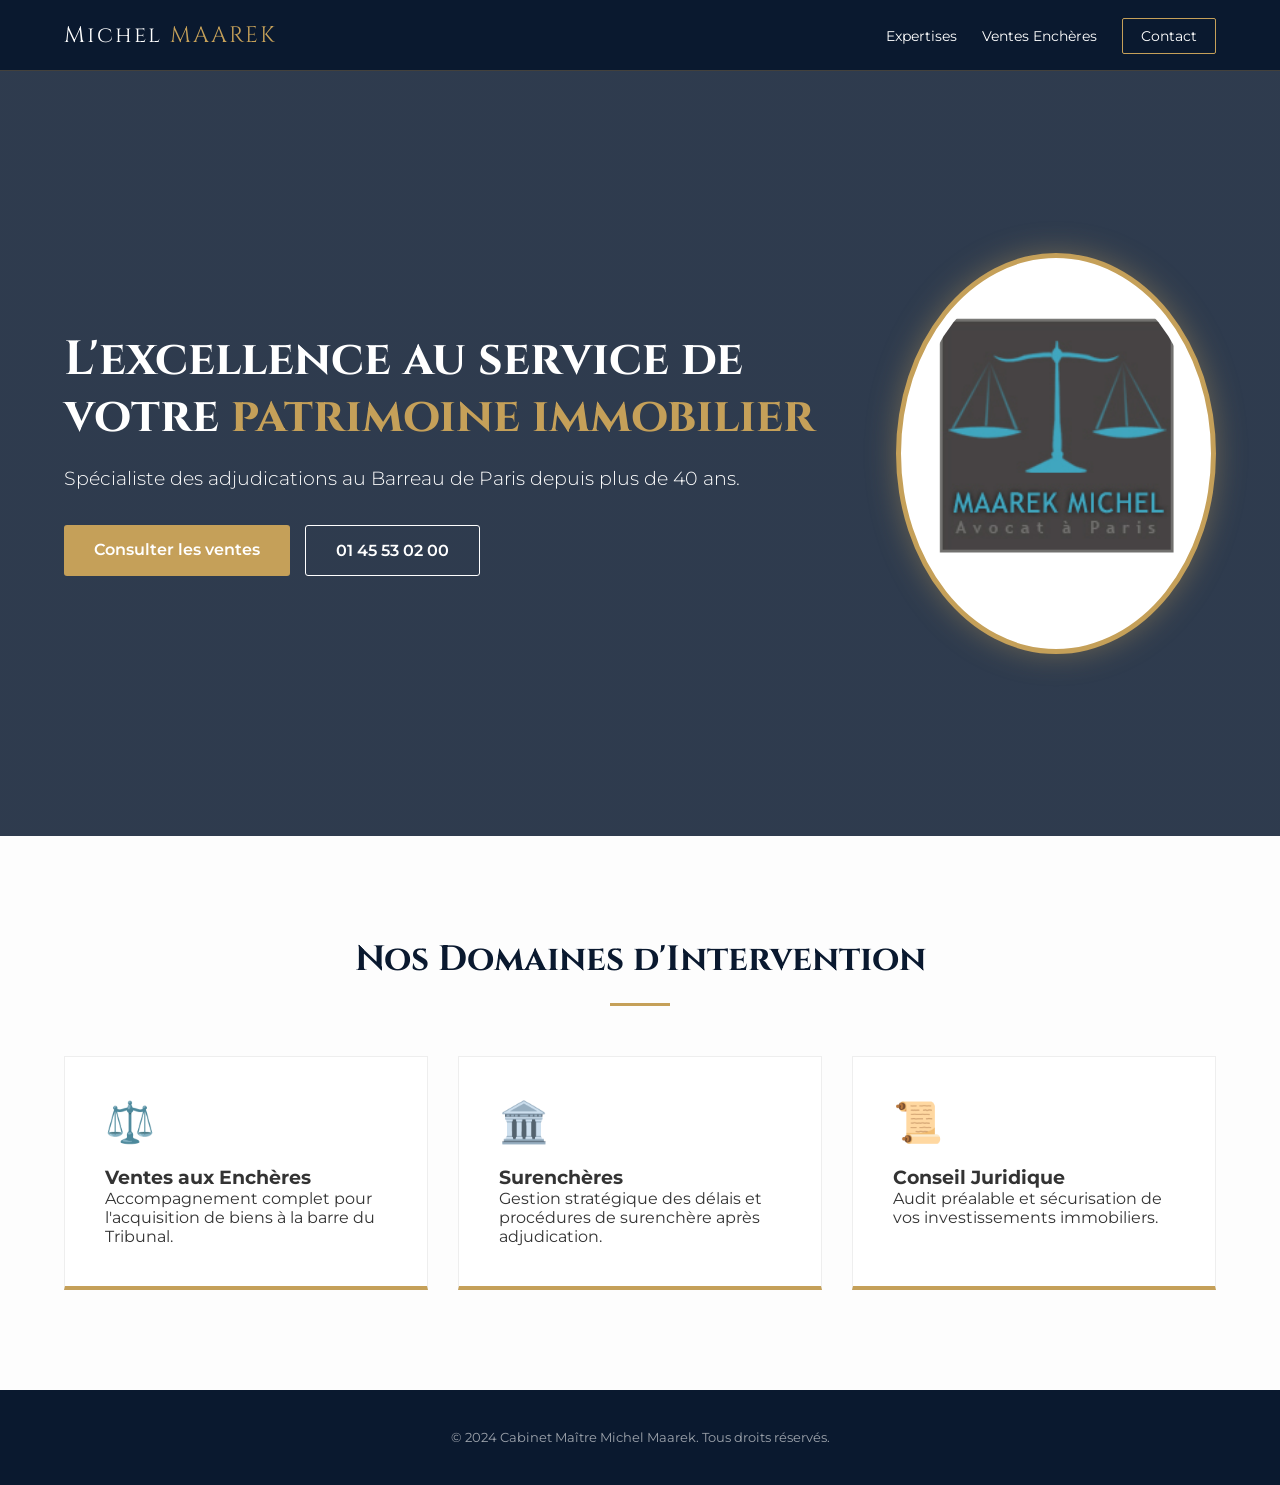
==== commit d47f5b26: "vscode" ====
--- a/index.html
+++ b/index.html
@@ -35,7 +35,7 @@
             </div>
             <div class="hero-logo">
                 <div class="logo-frame">
-                    <img src="Logomaarek.jpg" alt="Cabinet Maarek">
+                    <img src="images/logo_maarek.png" alt="Cabinet Maarek">
                 </div>
             </div>
         </div>
--- a/style.css
+++ b/style.css
@@ -68,4 +68,29 @@
 
 @keyframes fadeIn { from { opacity: 0; transform: scale(0.8); } to { opacity: 1; transform: scale(1); } }
 
-footer { background: var(--primary); color: rgba(255,255,255,0.6); padding: 40px 0; text-align: center; font-size: 0.8rem; }+footer { background: var(--primary); color: rgba(255,255,255,0.6); padding: 40px 0; text-align: center; font-size: 0.8rem; }
+
+
+/* STYLES PAGES SECONDAIRES */
+.page-header { background: var(--primary); padding: 60px 0; text-align: center; color: var(--white); }
+.page-header h1 { font-family: 'Cinzel', serif; font-size: 2.5rem; }
+
+.page-content { padding: 60px 0; min-height: 60vh; }
+.content-card { background: white; padding: 40px; box-shadow: 0 10px 30px rgba(0,0,0,0.05); line-height: 1.8; }
+.content-card h2 { color: var(--primary); margin-bottom: 20px; font-family: 'Cinzel', serif; }
+
+/* CONTACT FORM */
+.contact-wrapper { display: grid; grid-template-columns: 1fr 1fr; gap: 50px; padding: 80px 0; }
+.contact-info h3 { font-family: 'Cinzel', serif; color: var(--primary); margin-bottom: 20px; }
+.contact-info p { margin-bottom: 15px; }
+
+.contact-form { display: flex; flex-direction: column; gap: 20px; }
+.form-group input, .form-group textarea {
+    width: 100%; padding: 12px; border: 1px solid #ddd;
+    font-family: 'Montserrat', sans-serif; background: #fdfdfd;
+}
+
+@media (max-width: 768px) {
+    .contact-wrapper { grid-template-columns: 1fr; }
+    .page-header h1 { font-size: 1.8rem; }
+}
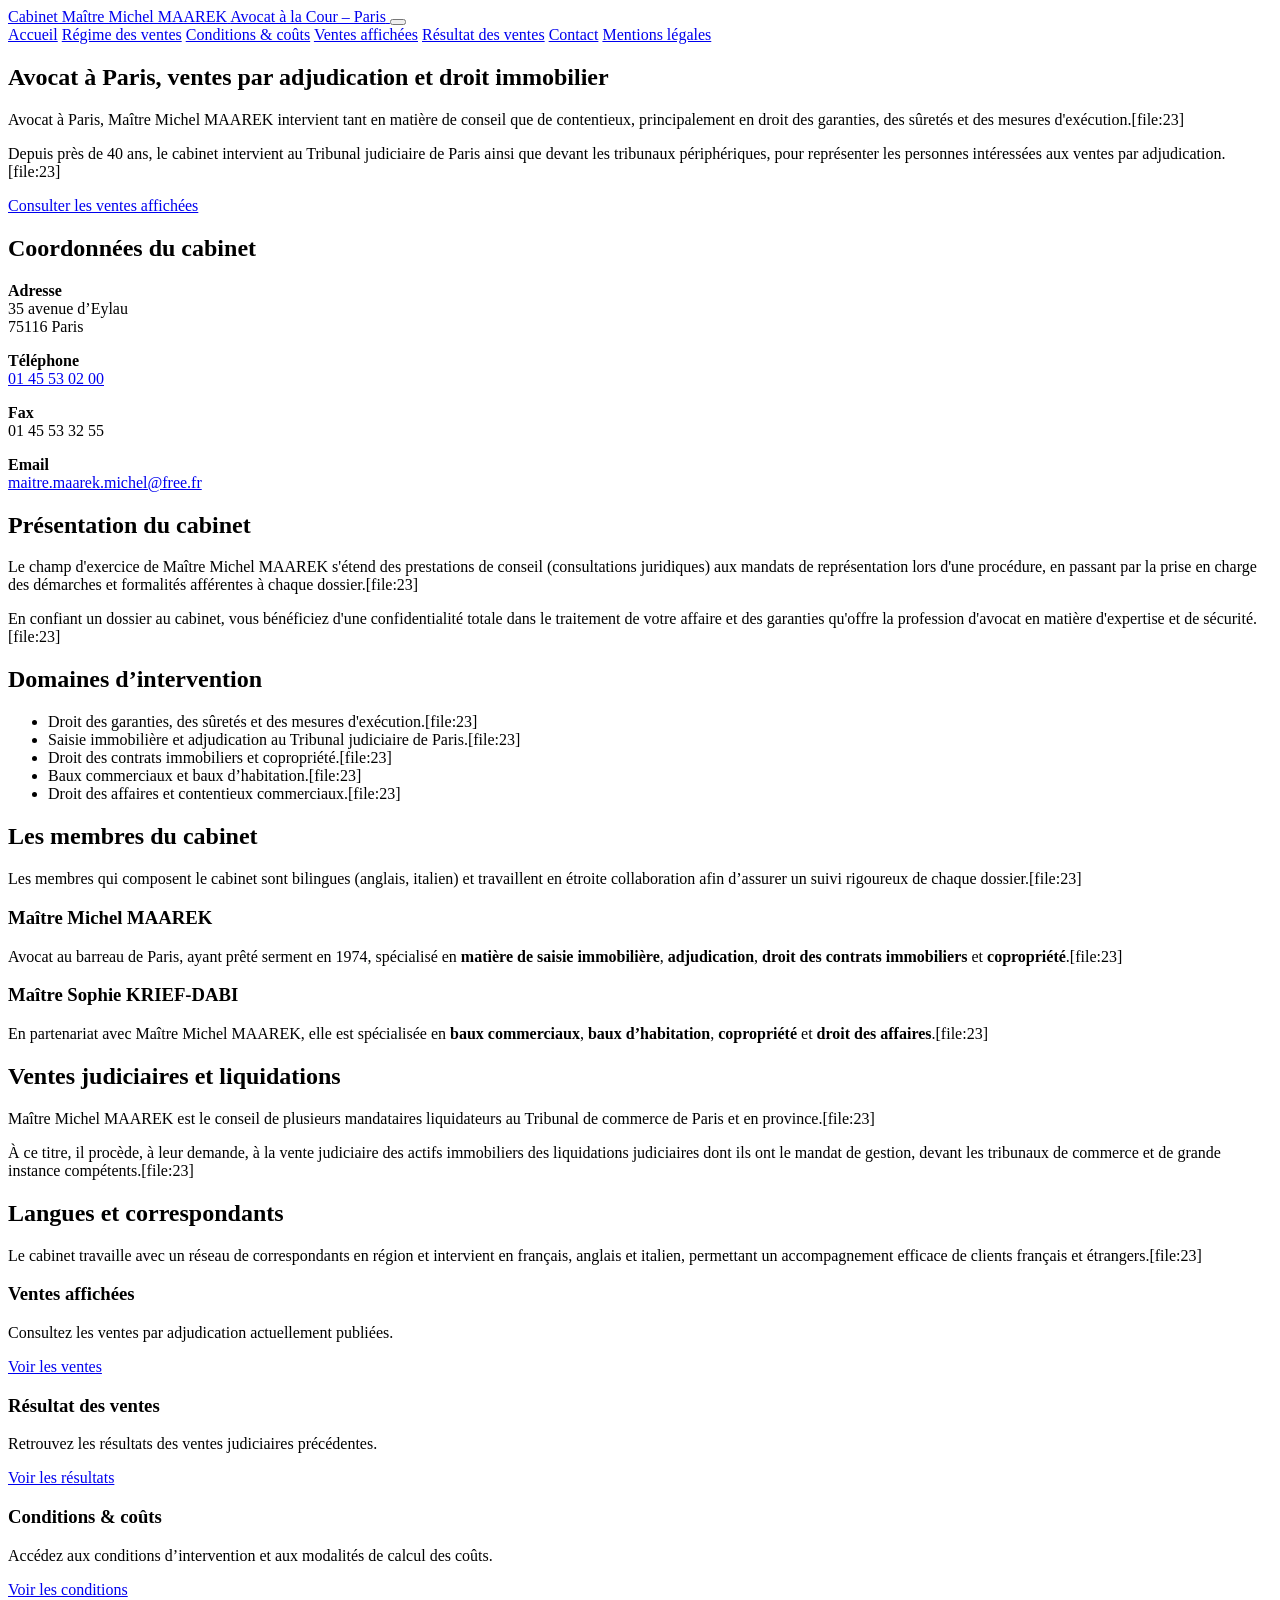
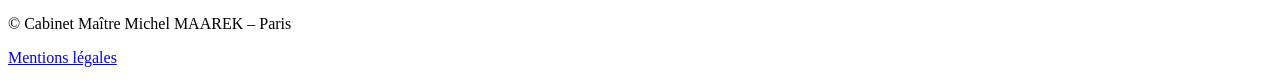
==== commit ce2f8450: "perplexity" ====
--- a/index.html
+++ b/index.html
@@ -1,75 +1,205 @@
 <!DOCTYPE html>
 <html lang="fr">
 <head>
-    <meta charset="UTF-8">
-    <meta name="viewport" content="width=device-width, initial-scale=1.0">
-    <title>Maître Michel Maarek | Avocat à la Cour</title>
-    <link rel="stylesheet" href="style.css">
-    <link href="https://fonts.googleapis.com/css2?family=Cinzel:wght@600&family=Montserrat:wght@300;400;600&display=swap" rel="stylesheet">
+  <meta charset="utf-8">
+  <title>Cabinet Maître Michel MAAREK – Avocat à Paris</title>
+  <meta name="viewport" content="width=device-width, initial-scale=1">
+  <meta name="description"
+        content="Cabinet d'avocat à Paris, spécialisé en saisie immobilière, adjudication, droit immobilier, baux commerciaux et d’habitation.">
+  <link rel="stylesheet" href="css/style.css">
 </head>
 <body>
-
-    <nav class="navbar">
-        <div class="container">
-            <div class="nav-content">
-                <div class="brand">Michel <span>MAAREK</span></div>
-                <ul class="nav-links">
-                    <li><a href="#expertises">Expertises</a></li>
-                    <li><a href="ventes-affichees-12.html">Ventes Enchères</a></li>
-                    <li><a href="contact-3.html" class="btn-nav">Contact</a></li>
-                </ul>
-            </div>
+<header class="site-header">
+  <div class="container header-inner">
+    <a href="index.html" class="brand">
+      <span class="brand-title">Cabinet Maître Michel MAAREK</span>
+      <span class="brand-subtitle">Avocat à la Cour – Paris</span>
+    </a>
+    <button class="nav-toggle" aria-label="Ouvrir le menu de navigation">
+      <span></span><span></span><span></span>
+    </button>
+    <nav class="site-nav">
+      <a href="index.html">Accueil</a>
+      <a href="regime-des-ventes-10.html">Régime des ventes</a>
+      <a href="conditions-couts-11.html">Conditions &amp; coûts</a>
+      <a href="ventes-affichees-12.html">Ventes affichées</a>
+      <a href="resultat-des-ventes-13.html">Résultat des ventes</a>
+      <a href="contact-3.html">Contact</a>
+      <a href="mentions-legales-7.html">Mentions légales</a>
+    </nav>
+  </div>
+</header>
+
+<main>
+  <!-- HERO -->
+  <section class="hero">
+    <div class="container hero-inner">
+      <div class="hero-text">
+        <h1>Avocat à Paris, ventes par adjudication et droit immobilier</h1>
+        <p>
+          Avocat à Paris, Maître Michel MAAREK intervient tant en matière de conseil que de contentieux,
+          principalement en droit des garanties, des sûretés et des mesures d'exécution.[file:23]
+        </p>
+        <p>
+          Depuis près de 40 ans, le cabinet intervient au Tribunal judiciaire de Paris ainsi que devant les
+          tribunaux périphériques, pour représenter les personnes intéressées aux ventes par adjudication.[file:23]
+        </p>
+        <a href="ventes-affichees-12.html" class="btn-primary">
+          Consulter les ventes affichées
+        </a>
+      </div>
+
+      <aside class="hero-aside">
+        <div class="card card-contact">
+          <h2>Coordonnées du cabinet</h2>
+          <p>
+            <strong>Adresse</strong><br>
+            35 avenue d’Eylau<br>
+            75116 Paris
+          </p>
+          <p>
+            <strong>Téléphone</strong><br>
+            <a href="tel:0145530200">01 45 53 02 00</a>
+          </p>
+          <p>
+            <strong>Fax</strong><br>
+            01 45 53 32 55
+          </p>
+          <p>
+            <strong>Email</strong><br>
+            <a href="contact-3.html">maitre.maarek.michel@free.fr</a>
+          </p>
         </div>
-    </nav>
-
-    <header class="hero">
-        <div class="hero-video-overlay"></div>
-        <div class="container hero-flex">
-            <div class="hero-text">
-                <h1>L'excellence au service de votre <span>patrimoine immobilier</span></h1>
-                <p>Spécialiste des adjudications au Barreau de Paris depuis plus de 40 ans.</p>
-                <div class="cta-group">
-                    <a href="ventes-affichees-12.html" class="btn-primary">Consulter les ventes</a>
-                    <a href="tel:0145530200" class="btn-secondary">01 45 53 02 00</a>
-                </div>
-            </div>
-            <div class="hero-logo">
-                <div class="logo-frame">
-                    <img src="images/logo_maarek.png" alt="Cabinet Maarek">
-                </div>
-            </div>
-        </div>
-    </header>
-
-    <section id="expertises" class="services">
-        <div class="container">
-            <h2 class="section-title">Nos Domaines d'Intervention</h2>
-            <div class="divider"></div>
-            <div class="service-grid">
-                <div class="service-card">
-                    <div class="icon">⚖️</div>
-                    <h3>Ventes aux Enchères</h3>
-                    <p>Accompagnement complet pour l'acquisition de biens à la barre du Tribunal.</p>
-                </div>
-                <div class="service-card">
-                    <div class="icon">🏛️</div>
-                    <h3>Surenchères</h3>
-                    <p>Gestion stratégique des délais et procédures de surenchère après adjudication.</p>
-                </div>
-                <div class="service-card">
-                    <div class="icon">📜</div>
-                    <h3>Conseil Juridique</h3>
-                    <p>Audit préalable et sécurisation de vos investissements immobiliers.</p>
-                </div>
-            </div>
-        </div>
-    </section>
-
-    <footer>
-        <div class="container">
-            <p>&copy; 2024 Cabinet Maître Michel Maarek. Tous droits réservés.</p>
-        </div>
-    </footer>
-
+      </aside>
+    </div>
+  </section>
+
+  <!-- PRESENTATION CABINET -->
+  <section class="section">
+    <div class="container grid-2">
+      <div>
+        <h2>Présentation du cabinet</h2>
+        <p>
+          Le champ d'exercice de Maître Michel MAAREK s'étend des prestations de conseil
+          (consultations juridiques) aux mandats de représentation lors d'une procédure,
+          en passant par la prise en charge des démarches et formalités afférentes à chaque dossier.[file:23]
+        </p>
+        <p>
+          En confiant un dossier au cabinet, vous bénéficiez d'une confidentialité totale dans le traitement
+          de votre affaire et des garanties qu'offre la profession d'avocat en matière d'expertise et de sécurité.[file:23]
+        </p>
+      </div>
+      <div>
+        <h2>Domaines d’intervention</h2>
+        <ul class="list-check">
+          <li>Droit des garanties, des sûretés et des mesures d'exécution.[file:23]</li>
+          <li>Saisie immobilière et adjudication au Tribunal judiciaire de Paris.[file:23]</li>
+          <li>Droit des contrats immobiliers et copropriété.[file:23]</li>
+          <li>Baux commerciaux et baux d’habitation.[file:23]</li>
+          <li>Droit des affaires et contentieux commerciaux.[file:23]</li>
+        </ul>
+      </div>
+    </div>
+  </section>
+
+  <!-- EQUIPE -->
+  <section class="section section-muted">
+    <div class="container grid-2">
+      <div>
+        <h2>Les membres du cabinet</h2>
+        <p>
+          Les membres qui composent le cabinet sont bilingues (anglais, italien) et travaillent en étroite
+          collaboration afin d’assurer un suivi rigoureux de chaque dossier.[file:23]
+        </p>
+      </div>
+      <div class="cards-vertical">
+        <article class="card">
+          <h3>Maître Michel MAAREK</h3>
+          <p>
+            Avocat au barreau de Paris, ayant prêté serment en 1974, spécialisé en
+            <strong>matière de saisie immobilière</strong>,
+            <strong>adjudication</strong>,
+            <strong>droit des contrats immobiliers</strong> et
+            <strong>copropriété</strong>.[file:23]
+          </p>
+        </article>
+        <article class="card">
+          <h3>Maître Sophie KRIEF‑DABI</h3>
+          <p>
+            En partenariat avec Maître Michel MAAREK, elle est spécialisée en
+            <strong>baux commerciaux</strong>,
+            <strong>baux d’habitation</strong>,
+            <strong>copropriété</strong> et
+            <strong>droit des affaires</strong>.[file:23]
+          </p>
+        </article>
+      </div>
+    </div>
+  </section>
+
+  <!-- ACTIVITES / LIQUIDATIONS -->
+  <section class="section">
+    <div class="container grid-2">
+      <div>
+        <h2>Ventes judiciaires et liquidations</h2>
+        <p>
+          Maître Michel MAAREK est le conseil de plusieurs mandataires liquidateurs au Tribunal de commerce
+          de Paris et en province.[file:23]
+        </p>
+        <p>
+          À ce titre, il procède, à leur demande, à la vente judiciaire des actifs immobiliers des liquidations
+          judiciaires dont ils ont le mandat de gestion, devant les tribunaux de commerce et de grande instance compétents.[file:23]
+        </p>
+      </div>
+      <div>
+        <h2>Langues et correspondants</h2>
+        <p>
+          Le cabinet travaille avec un réseau de correspondants en région et intervient en français,
+          anglais et italien, permettant un accompagnement efficace de clients français et étrangers.[file:23]
+        </p>
+      </div>
+    </div>
+  </section>
+
+  <!-- ACCES RAPIDE -->
+  <section class="section section-muted">
+    <div class="container cards-3">
+      <article class="card">
+        <h3>Ventes affichées</h3>
+        <p>Consultez les ventes par adjudication actuellement publiées.</p>
+        <a href="ventes-affichees-12.html" class="card-link">Voir les ventes</a>
+      </article>
+      <article class="card">
+        <h3>Résultat des ventes</h3>
+        <p>Retrouvez les résultats des ventes judiciaires précédentes.</p>
+        <a href="resultat-des-ventes-13.html" class="card-link">Voir les résultats</a>
+      </article>
+      <article class="card">
+        <h3>Conditions &amp; coûts</h3>
+        <p>Accédez aux conditions d’intervention et aux modalités de calcul des coûts.</p>
+        <a href="conditions-couts-11.html" class="card-link">Voir les conditions</a>
+      </article>
+    </div>
+  </section>
+</main>
+
+<footer class="site-footer">
+  <div class="container footer-inner">
+    <p>© Cabinet Maître Michel MAAREK – Paris</p>
+    <p>
+      <a href="mentions-legales-7.html">Mentions légales</a>
+    </p>
+  </div>
+</footer>
+
+<script>
+  const navToggle = document.querySelector('.nav-toggle');
+  const nav = document.querySelector('.site-nav');
+
+  navToggle.addEventListener('click', () => {
+    nav.classList.toggle('nav-open');
+    navToggle.classList.toggle('is-open');
+  });
+</script>
 </body>
-</html>+</html>
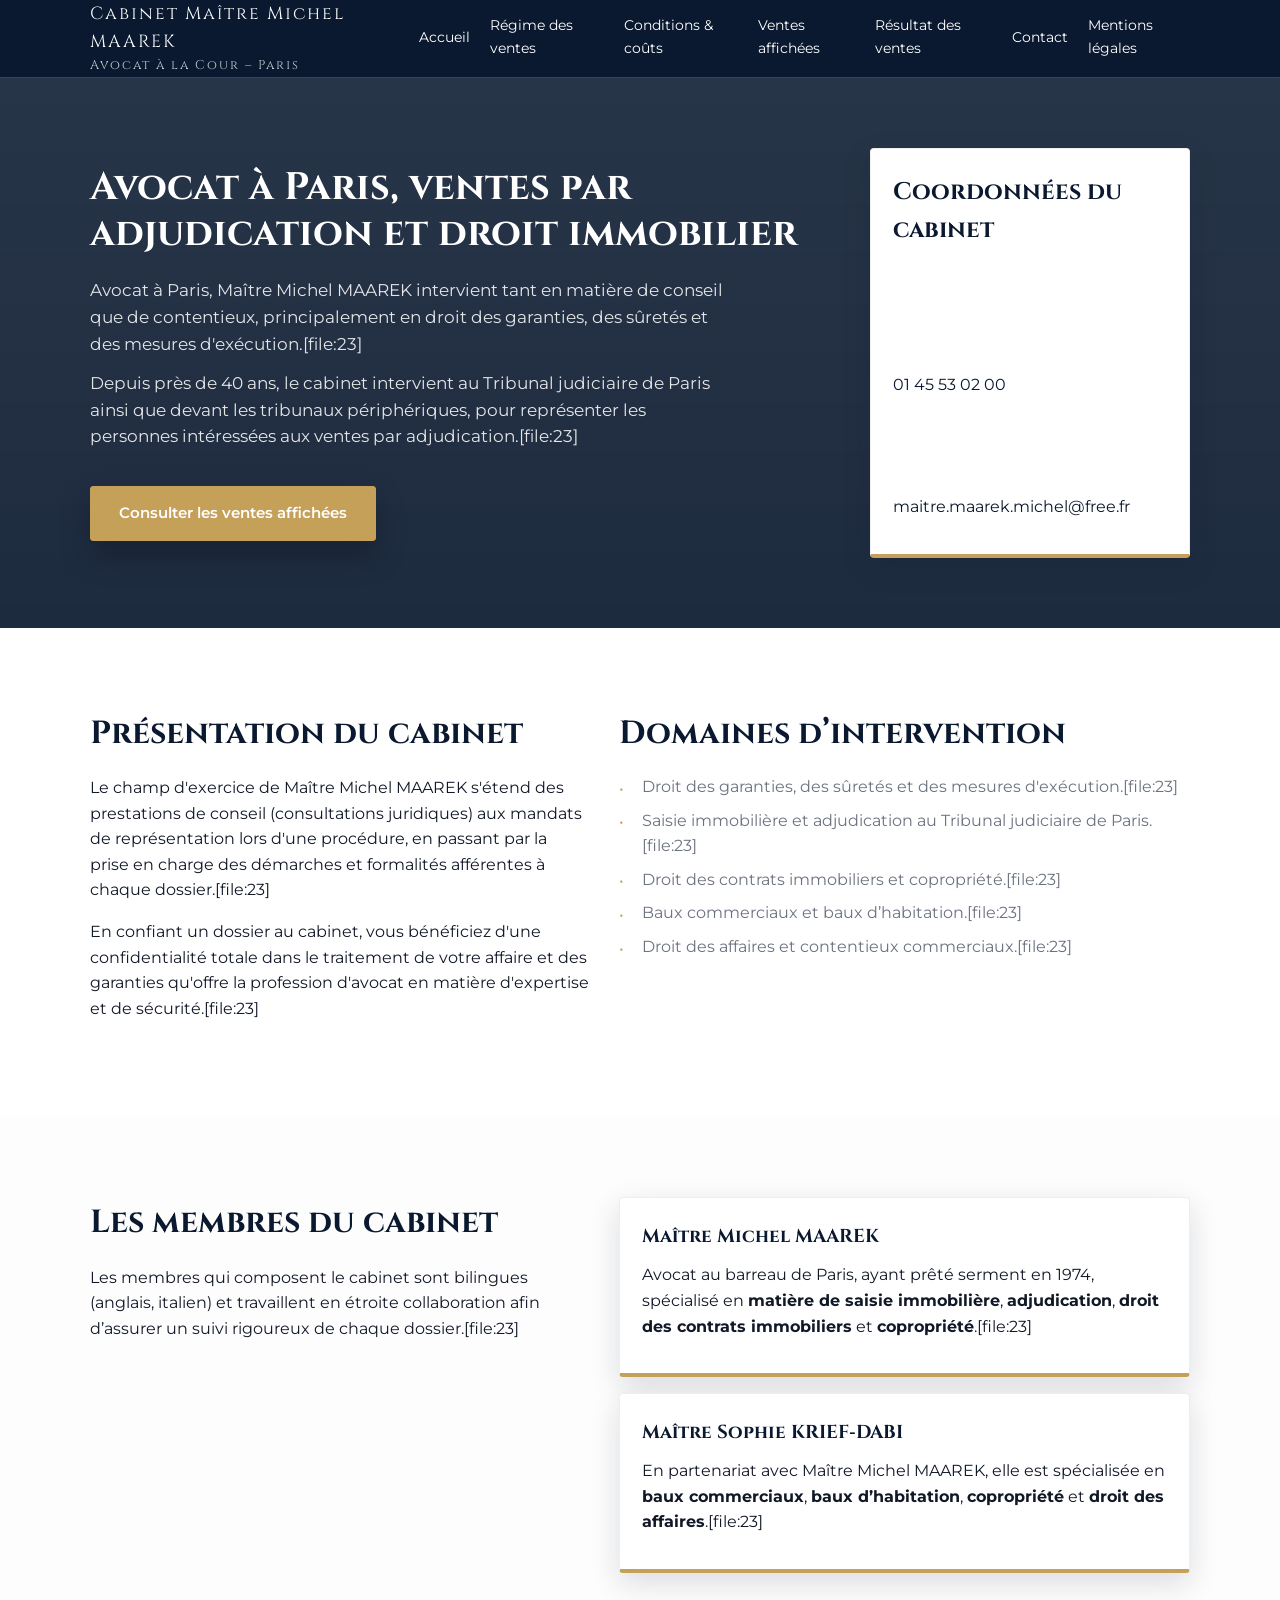
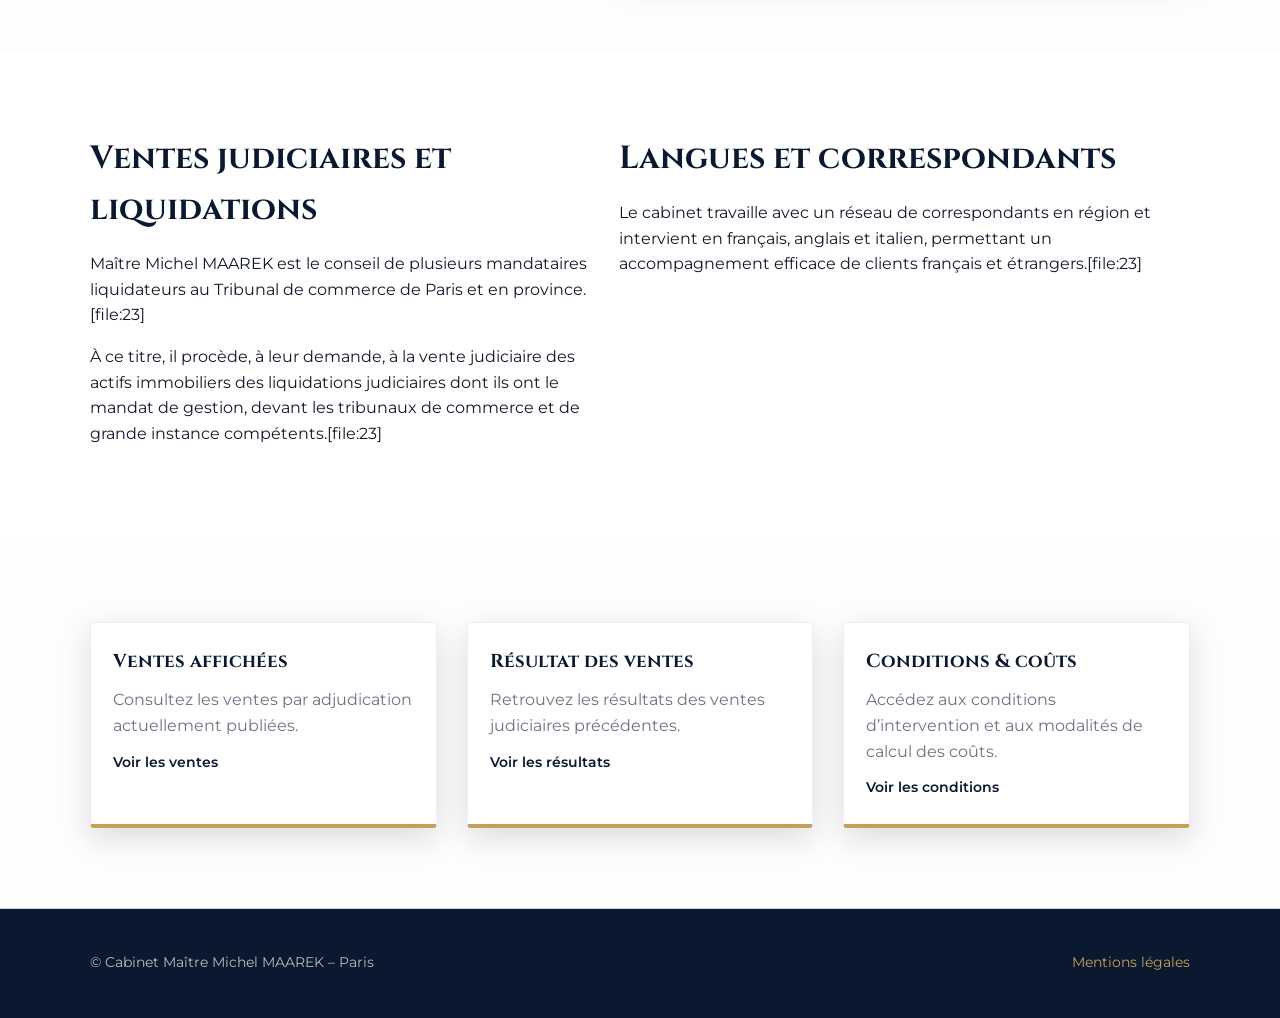
==== commit d95128b7: "new index" ====
--- a/index.html
+++ b/index.html
@@ -6,7 +6,10 @@
   <meta name="viewport" content="width=device-width, initial-scale=1">
   <meta name="description"
         content="Cabinet d'avocat à Paris, spécialisé en saisie immobilière, adjudication, droit immobilier, baux commerciaux et d’habitation.">
-  <link rel="stylesheet" href="css/style.css">
+  <link rel="stylesheet" href="./css/style.css">
+  <link rel="preconnect" href="https://fonts.googleapis.com">
+<link rel="preconnect" href="https://fonts.gstatic.com" crossorigin>
+<link href="https://fonts.googleapis.com/css2?family=Cinzel:wght@500;700&family=Montserrat:wght@300;400;500;600&display=swap" rel="stylesheet">
 </head>
 <body>
 <header class="site-header">
--- a/css/style.css
+++ b/css/style.css
@@ -0,0 +1,470 @@
+:root {
+  --primary: #0a192f;      /* Bleu nuit */
+  --accent: #c5a059;       /* Or */
+  --bg-body: #ffffff;
+  --bg-muted: #f5f5f7;
+  --text-main: #111827;
+  --text-muted: #6b7280;
+  --border: #e5e7eb;
+  --radius: 8px;
+  --shadow: 0 10px 30px rgba(15, 23, 42, 0.14);
+  --container-width: 1100px;
+  --transition: 0.2s ease;
+}
+
+/* Reset de base */
+*,
+*::before,
+*::after {
+  box-sizing: border-box;
+}
+
+body {
+  margin: 0;
+  font-family: "Montserrat", system-ui, -apple-system, BlinkMacSystemFont, "Segoe UI", sans-serif;
+  background: var(--bg-body);
+  color: var(--text-main);
+  line-height: 1.6;
+}
+
+img {
+  max-width: 100%;
+  height: auto;
+  display: block;
+}
+
+/* Layout */
+
+.container {
+  width: 90%;
+  max-width: var(--container-width);
+  margin: 0 auto;
+}
+
+/* HEADER + NAV */
+
+.site-header {
+  position: sticky;
+  top: 0;
+  z-index: 20;
+  background: var(--primary);
+  border-bottom: 1px solid rgba(197, 160, 89, 0.3);
+}
+
+.header-inner {
+  display: flex;
+  align-items: center;
+  justify-content: space-between;
+  min-height: 70px;
+  gap: 1rem;
+}
+
+.brand {
+  text-decoration: none;
+  color: #ffffff;
+  font-family: "Cinzel", serif;
+  letter-spacing: 2px;
+}
+
+.brand-title {
+  display: block;
+  font-size: 1.1rem;
+}
+
+.brand-subtitle {
+  display: block;
+  font-size: 0.8rem;
+  color: rgba(248, 249, 250, 0.8);
+}
+
+/* Navigation */
+
+.site-nav {
+  display: flex;
+  align-items: center;
+  gap: 1.25rem;
+}
+
+.site-nav a {
+  font-size: 0.9rem;
+  text-decoration: none;
+  color: #ffffff;
+  padding: 0.2rem 0;
+  border-bottom: 2px solid transparent;
+  transition: color var(--transition), border-color var(--transition);
+}
+
+.site-nav a:hover,
+.site-nav a:focus {
+  color: var(--accent);
+  border-color: var(--accent);
+}
+
+/* Bouton burger */
+
+.nav-toggle {
+  display: none;
+  width: 40px;
+  height: 32px;
+  border: none;
+  background: none;
+  padding: 0;
+  cursor: pointer;
+}
+
+.nav-toggle span {
+  display: block;
+  height: 2px;
+  margin: 6px 0;
+  background: #ffffff;
+  transition: transform var(--transition), opacity var(--transition);
+}
+
+/* HERO */
+
+.hero {
+  background:
+    linear-gradient(rgba(10, 25, 47, 0.88), rgba(10, 25, 47, 0.92)),
+    url("images/TON_IMAGE.jpg") center/cover;
+  color: #ffffff;
+  padding: 70px 0;
+}
+
+.hero-inner {
+  display: flex;
+  justify-content: space-between;
+  align-items: center;
+  gap: 40px;
+}
+
+.hero-text {
+  flex: 1;
+}
+
+.hero-text h1 {
+  font-family: "Cinzel", serif;
+  font-size: clamp(2.2rem, 3vw, 3rem);
+  line-height: 1.2;
+  margin: 0 0 20px;
+}
+
+.hero-text h1 span {
+  color: var(--accent);
+}
+
+.hero-text p {
+  font-size: 1.05rem;
+  margin: 0 0 12px;
+  color: rgba(248, 249, 250, 0.9);
+  max-width: 40rem;
+}
+
+/* Bouton principal */
+
+.btn-primary {
+  display: inline-flex;
+  align-items: center;
+  justify-content: center;
+  margin-top: 24px;
+  padding: 14px 28px;
+  border-radius: 3px;
+  border: 1px solid var(--accent);
+  background: var(--accent);
+  color: #ffffff;
+  font-weight: 600;
+  font-size: 0.95rem;
+  text-decoration: none;
+  box-shadow: 0 15px 30px rgba(0, 0, 0, 0.25);
+  transition: background var(--transition), color var(--transition), transform var(--transition), box-shadow var(--transition);
+}
+
+.btn-primary:hover {
+  background: transparent;
+  color: #ffffff;
+  transform: translateY(-1px);
+  box-shadow: 0 18px 35px rgba(0, 0, 0, 0.3);
+}
+
+/* Bloc contact dans le hero */
+
+.hero-aside {
+  flex: 0 0 320px;
+}
+
+.card {
+  background: #ffffff;
+  border-radius: 4px;
+  padding: 24px 22px;
+  border: 1px solid #eee;
+  border-bottom: 4px solid var(--accent);
+  box-shadow: var(--shadow);
+}
+
+.card h2,
+.card h3 {
+  margin-top: 0;
+  margin-bottom: 10px;
+  font-family: "Cinzel", serif;
+  color: var(--primary);
+}
+
+.card p {
+  margin-top: 0;
+  margin-bottom: 10px;
+}
+
+.card-contact a {
+  color: var(--primary);
+  text-decoration: none;
+}
+
+/* SECTIONS GENERALES */
+
+.section {
+  padding: 80px 0;
+}
+
+.section-muted {
+  background: #fdfdfd;
+}
+
+.section h2 {
+  font-family: "Cinzel", serif;
+  font-size: 2rem;
+  color: var(--primary);
+  margin-top: 0;
+  margin-bottom: 15px;
+}
+
+/* Grilles */
+
+.grid-2 {
+  display: grid;
+  grid-template-columns: minmax(0, 1.4fr) minmax(0, 1.6fr);
+  gap: 30px;
+}
+
+.cards-vertical {
+  display: flex;
+  flex-direction: column;
+  gap: 16px;
+}
+
+/* Liste avec puce colorée */
+
+.list-check {
+  list-style: none;
+  padding: 0;
+  margin: 0;
+}
+
+.list-check li {
+  position: relative;
+  padding-left: 1.4rem;
+  margin-bottom: 0.5rem;
+  color: var(--text-muted);
+}
+
+.list-check li::before {
+  content: "•";
+  position: absolute;
+  left: 0;
+  top: 0.1rem;
+  color: var(--accent);
+}
+
+/* Cartes 3 colonnes */
+
+.cards-3 {
+  display: grid;
+  grid-template-columns: repeat(auto-fit, minmax(260px, 1fr));
+  gap: 30px;
+}
+
+.cards-3 .card {
+  border-radius: 4px;
+  transition: 0.3s;
+}
+
+.cards-3 .card:hover {
+  transform: translateY(-8px);
+  box-shadow: 0 15px 40px rgba(0, 0, 0, 0.06);
+}
+
+.cards-3 .card p {
+  color: var(--text-muted);
+}
+
+.card-link {
+  font-size: 0.9rem;
+  font-weight: 600;
+  color: var(--primary);
+  text-decoration: none;
+}
+
+.card-link:hover {
+  color: var(--accent);
+}
+
+/* FOOTER */
+
+.site-footer {
+  border-top: 1px solid rgba(226, 232, 240, 0.9);
+  background: var(--primary);
+  padding: 30px 0;
+  font-size: 0.85rem;
+  color: rgba(255, 255, 255, 0.7);
+}
+
+.footer-inner {
+  display: flex;
+  align-items: center;
+  justify-content: space-between;
+  gap: 1rem;
+}
+
+.site-footer a {
+  color: var(--accent);
+  text-decoration: none;
+}
+
+/* PAGE HEADERS / SECONDAIRES (pour contact, mentions, etc.) */
+
+.page-header {
+  background: var(--primary);
+  color: #ffffff;
+  text-align: center;
+  padding: 60px 0;
+}
+
+.page-header h1 {
+  margin: 0;
+  font-family: "Cinzel", serif;
+  font-size: 2.2rem;
+}
+
+.page-content {
+  padding: 60px 0;
+  min-height: 60vh;
+}
+
+.content-card {
+  background: #ffffff;
+  padding: 40px;
+  box-shadow: 0 10px 30px rgba(0, 0, 0, 0.05);
+  line-height: 1.8;
+  border-radius: 4px;
+}
+
+/* CONTACT (pour page contact-3.html) */
+
+.contact-wrapper {
+  display: grid;
+  grid-template-columns: minmax(0, 1.1fr) minmax(0, 1fr);
+  gap: 40px;
+}
+
+.contact-info h3 {
+  font-family: "Cinzel", serif;
+  color: var(--primary);
+  margin-top: 0;
+  margin-bottom: 15px;
+}
+
+.contact-info p {
+  margin-top: 0;
+  margin-bottom: 10px;
+}
+
+.contact-form {
+  display: flex;
+  flex-direction: column;
+  gap: 16px;
+}
+
+.form-group {
+  display: flex;
+  flex-direction: column;
+  gap: 6px;
+}
+
+.form-group label {
+  font-size: 0.9rem;
+  font-weight: 500;
+}
+
+.form-group input,
+.form-group textarea {
+  width: 100%;
+  padding: 10px 12px;
+  border-radius: 3px;
+  border: 1px solid #ddd;
+  font-family: inherit;
+  background: #fdfdfd;
+}
+
+/* RESPONSIVE */
+
+@media (max-width: 960px) {
+  .hero-inner {
+    flex-direction: column;
+    text-align: center;
+  }
+
+  .hero-aside {
+    flex: 0 0 auto;
+    width: 100%;
+    max-width: 360px;
+    margin: 0 auto;
+  }
+
+  .grid-2 {
+    grid-template-columns: minmax(0, 1fr);
+  }
+
+  .contact-wrapper {
+    grid-template-columns: minmax(0, 1fr);
+  }
+}
+
+@media (max-width: 720px) {
+  .nav-toggle {
+    display: block;
+  }
+
+  .site-nav {
+    position: absolute;
+    inset: 70px 0 auto 0;
+    background: var(--primary);
+    flex-direction: column;
+    padding: 0.75rem 1.5rem 1rem;
+    border-bottom: 1px solid rgba(197, 160, 89, 0.3);
+    transform: translateY(-150%);
+    opacity: 0;
+    pointer-events: none;
+    transition: transform var(--transition), opacity var(--transition);
+  }
+
+  .site-nav.nav-open {
+    transform: translateY(0);
+    opacity: 1;
+    pointer-events: auto;
+  }
+
+  .footer-inner {
+    flex-direction: column;
+    align-items: flex-start;
+  }
+
+  .nav-toggle.is-open span:nth-child(1) {
+    transform: translateY(8px) rotate(45deg);
+  }
+
+  .nav-toggle.is-open span:nth-child(2) {
+    opacity: 0;
+  }
+
+  .nav-toggle.is-open span:nth-child(3) {
+    transform: translateY(-8px) rotate(-45deg);
+  }
+}
